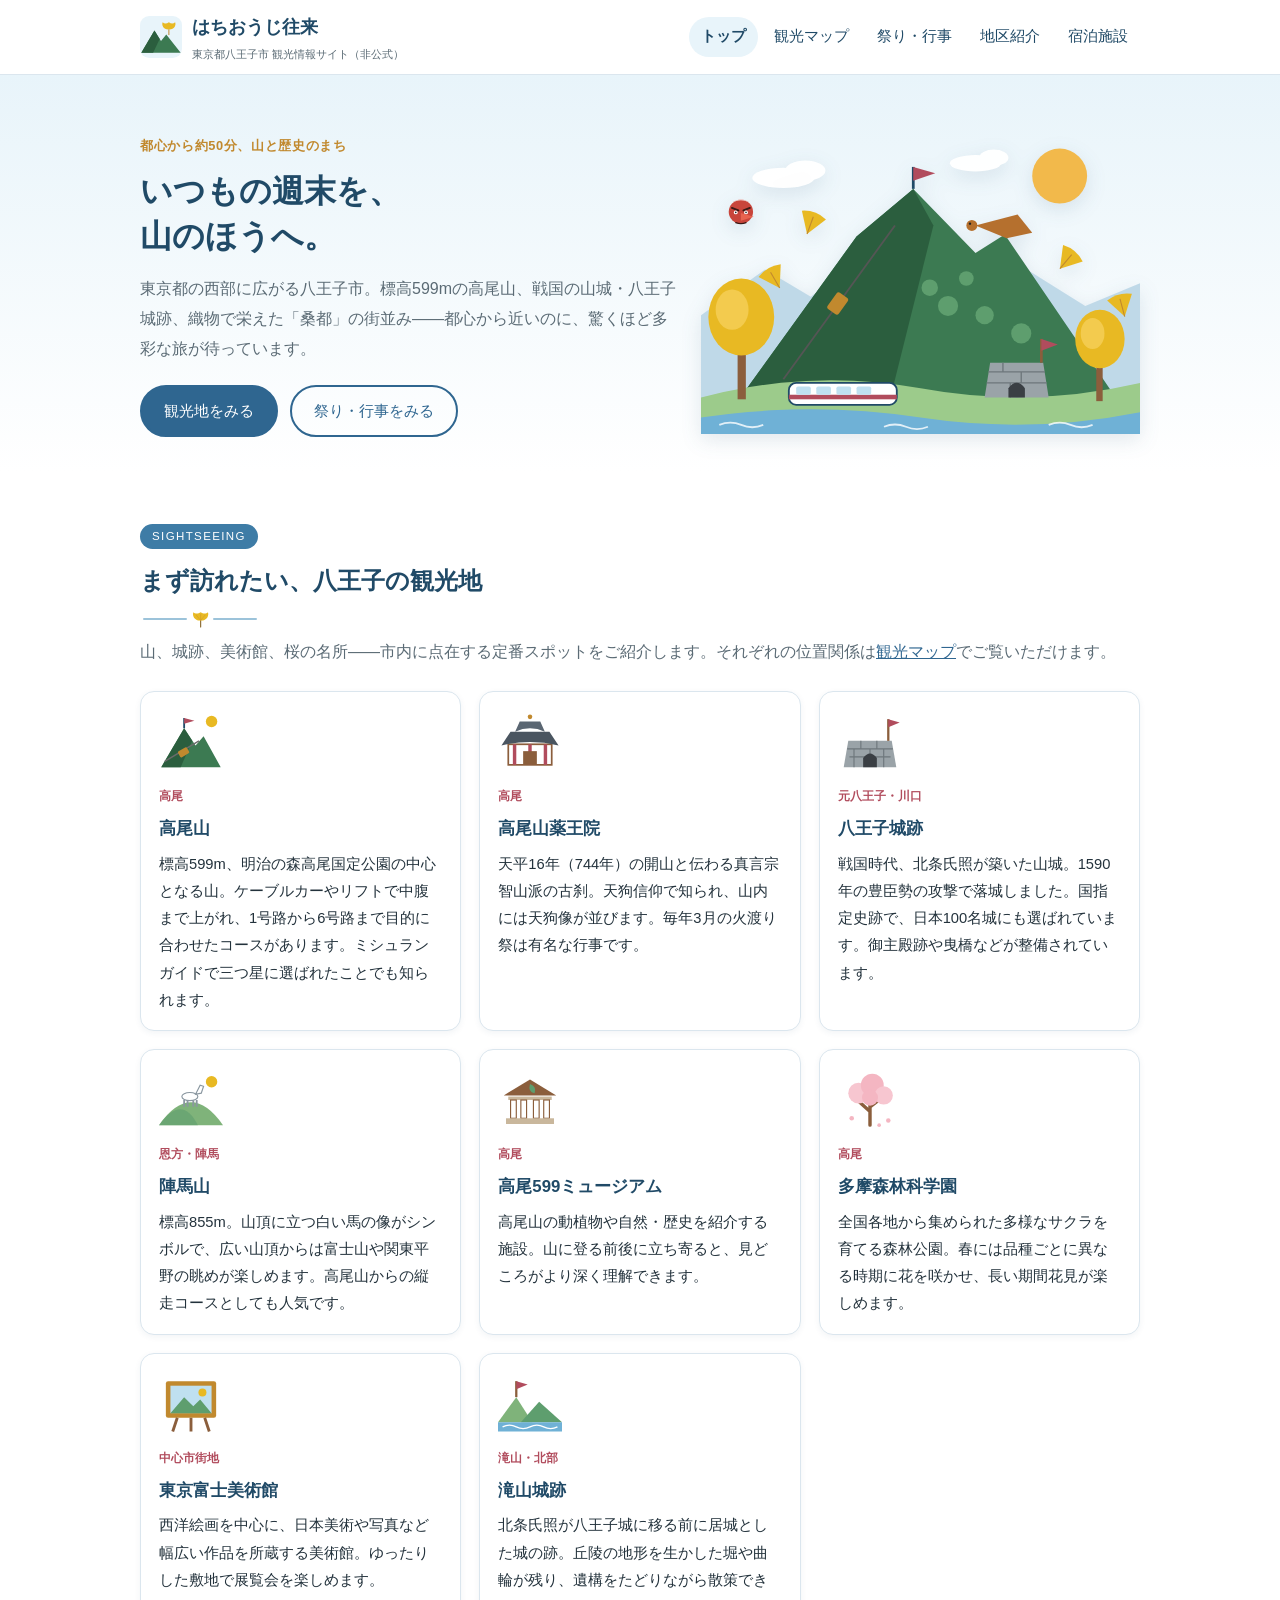
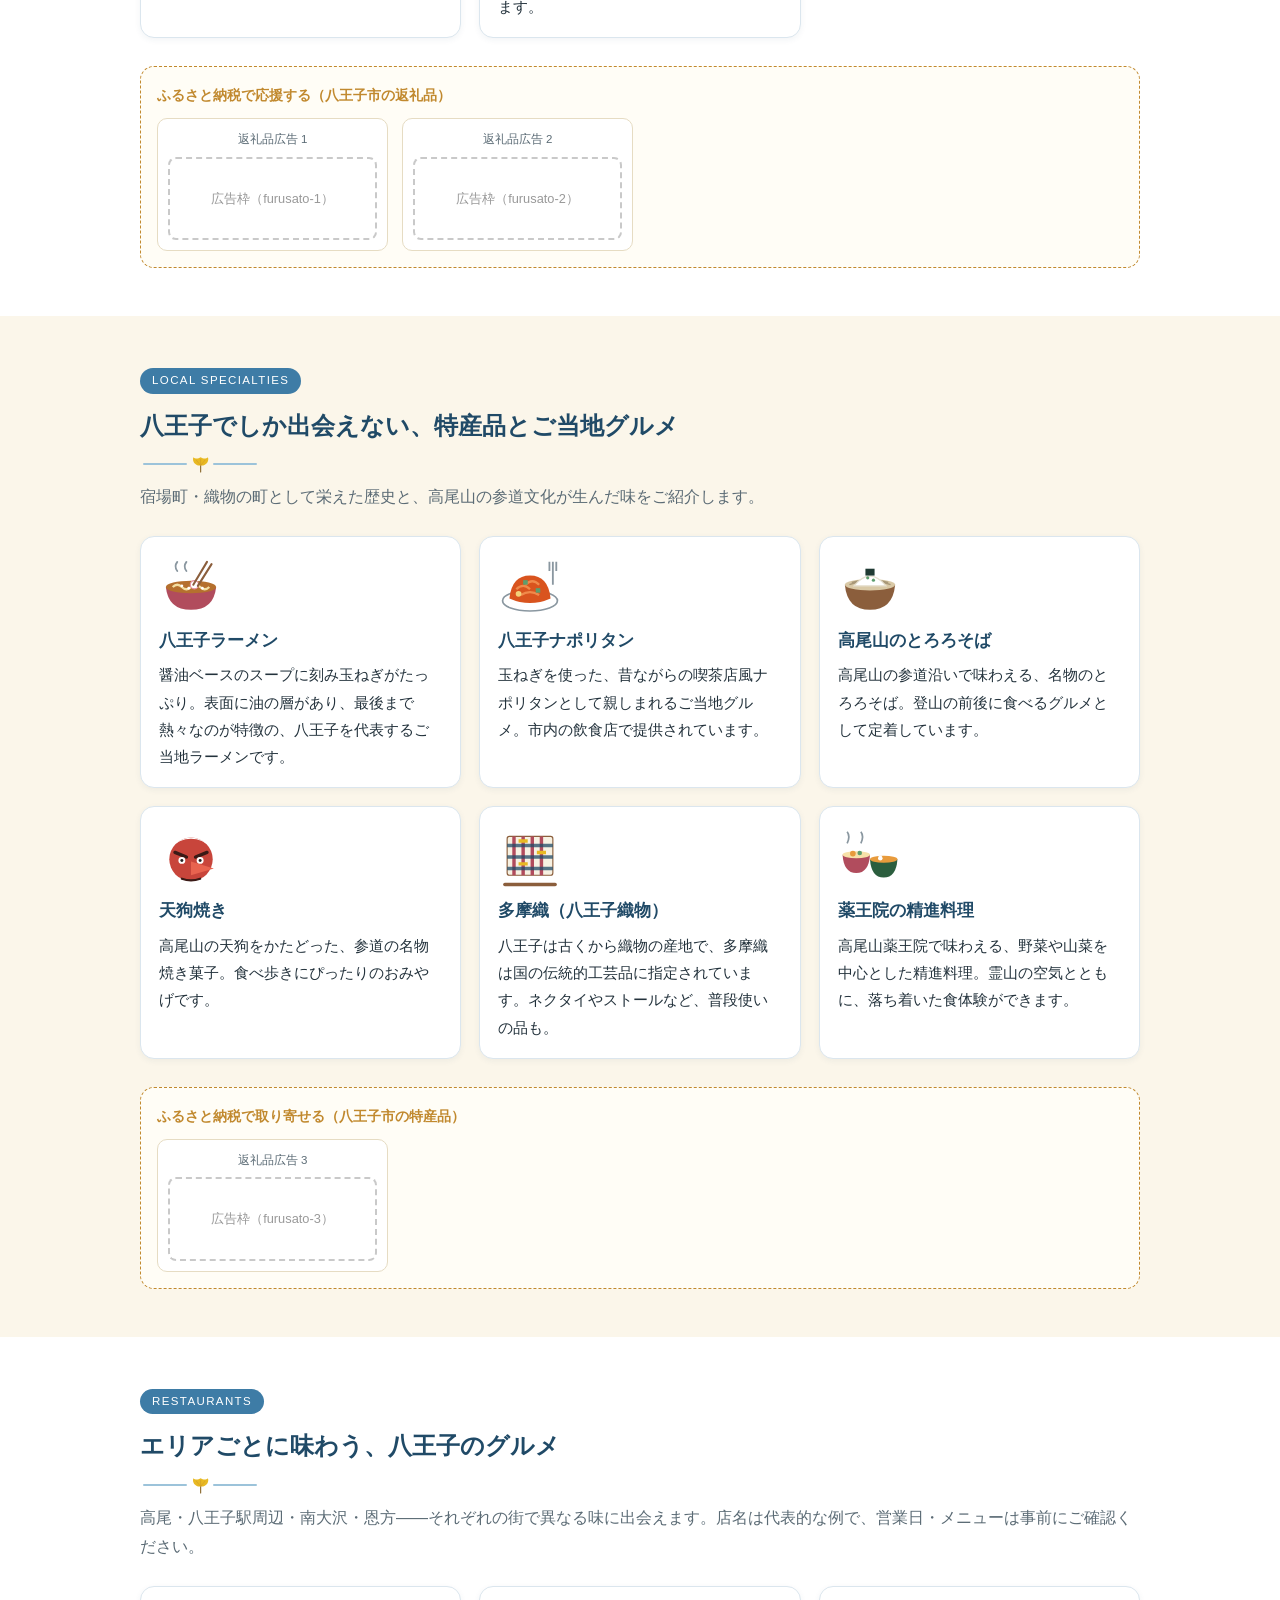
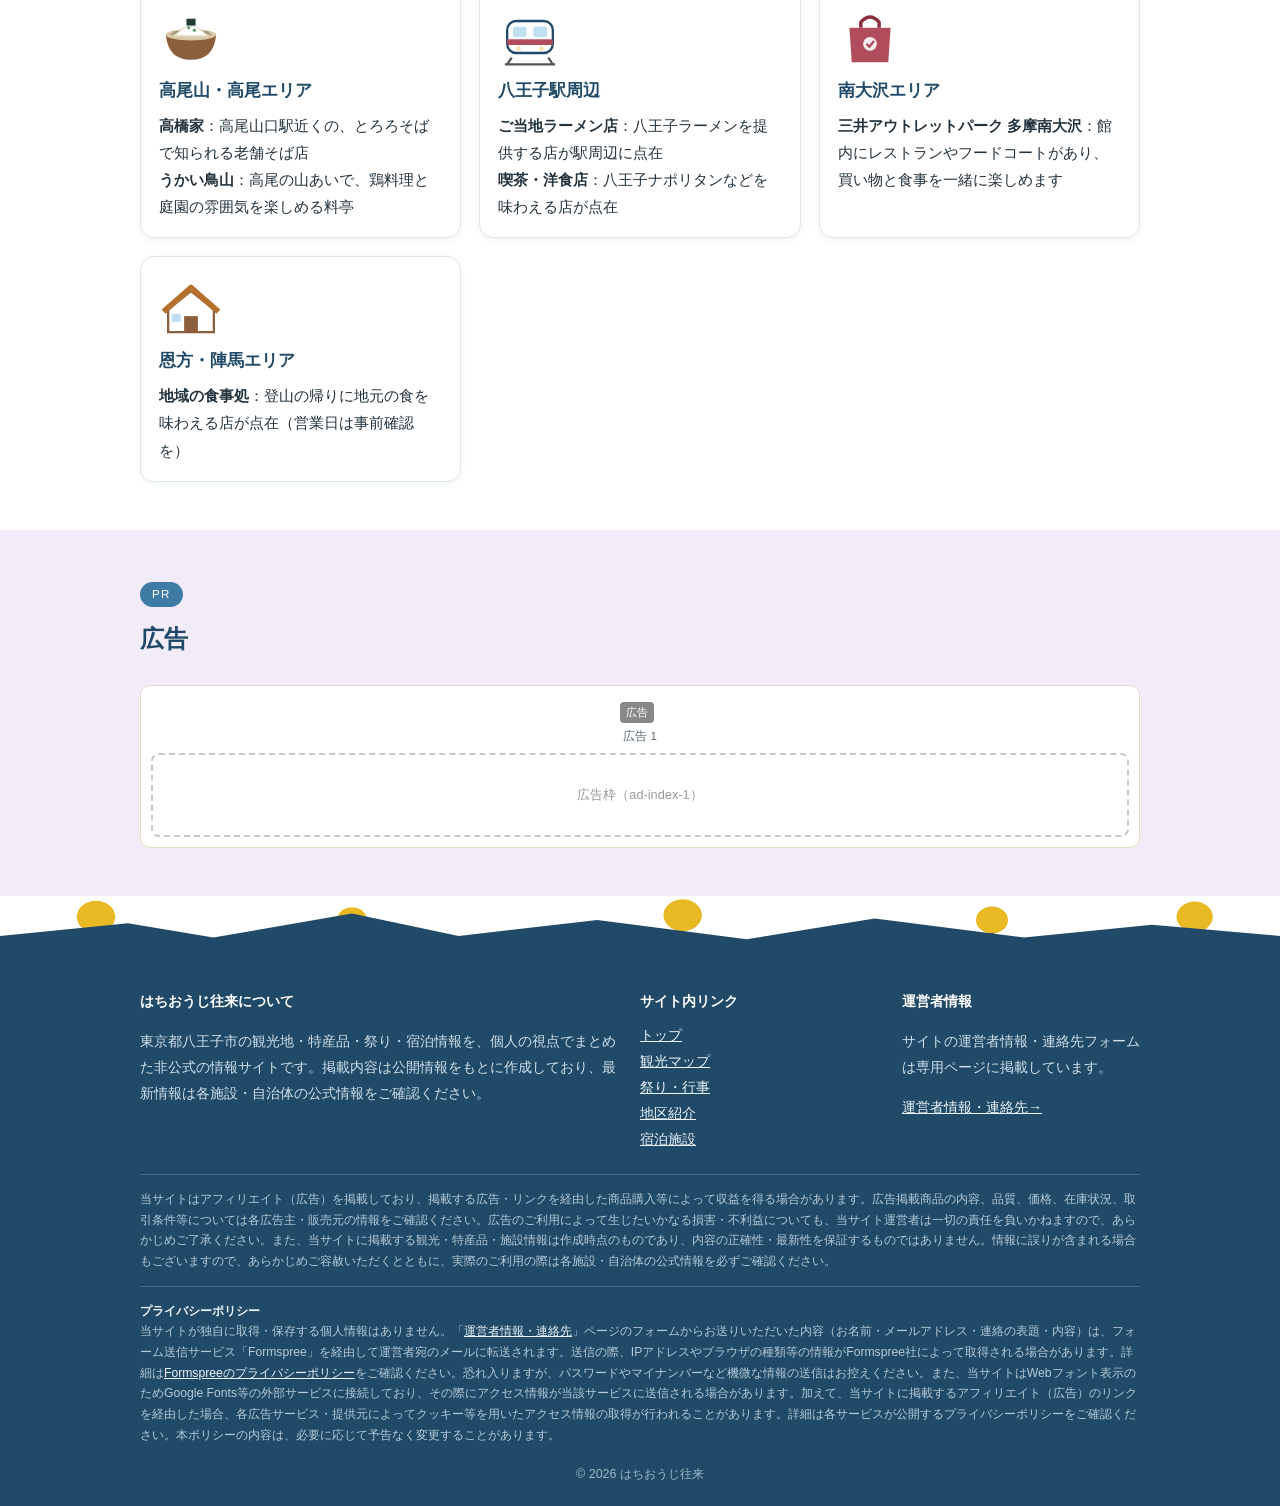
==== index.html @ fa3e8fbd "Add files via upload" ====
<!DOCTYPE html>
<html lang="ja">
<head>
<meta charset="UTF-8">
<meta name="viewport" content="width=device-width, initial-scale=1.0">
<meta name="robots" content="index, follow">
<link rel="canonical" href="https://leben-k.github.io/hachioji/">
<title>はちおうじ往来｜東京都八王子市 観光・特産品・グルメ案内</title>
<meta name="description" content="東京都八王子市の観光地・特産品・飲食店・祭り・宿泊情報をまとめた非公式ファンサイト「はちおうじ往来」。高尾山、八王子城跡、八王子まつりなど、八王子の魅力をご紹介します。">
<link rel="icon" type="image/svg+xml" href="favicon.svg">
<link rel="stylesheet" href="style.css">
</head>
<body>
<header class="site-header">
<div class="wrap">
<div class="brand">
<svg class="brand-icon" viewBox="0 0 64 64" aria-hidden="true"><rect width="64" height="64" rx="14" fill="#E8F4FA"/><path d="M2 56 L22 22 L32 38 L40 28 L62 56Z" fill="#3C7A52"/><path d="M2 56 L22 22 L30 35 L20 56Z" fill="#2B5E3E"/><g transform="translate(30 4) scale(.5)"><path d="M28 33 C12 34 5 20 9 11 C15 17 22 15 28 11 C34 15 41 17 47 11 C51 20 44 34 28 33Z" fill="#E8B923"/><path d="M28 50 V33" stroke="#C1892E" stroke-width="3"/></g></svg>
<span>はちおうじ往来<span class="brand-sub">東京都八王子市 観光情報サイト（非公式）</span></span>
</div>
<nav class="main-nav">
<a href="index.html" class="active">トップ</a><a href="map.html">観光マップ</a><a href="matsuri.html">祭り・行事</a><a href="areas.html">地区紹介</a><a href="shukuhaku.html">宿泊施設</a>
</nav>
</div>
</header>
<section class="hero">
<div class="wrap">
<div class="hero-copy">
<span class="eyebrow">都心から約50分、山と歴史のまち</span>
<h1>いつもの週末を、<br>山のほうへ。</h1>
<p>東京都の西部に広がる八王子市。標高599mの高尾山、戦国の山城・八王子城跡、織物で栄えた「桑都」の街並み——都心から近いのに、驚くほど多彩な旅が待っています。</p>
<a href="#kanko" class="btn">観光地をみる</a>
<a href="matsuri.html" class="btn btn-outline">祭り・行事をみる</a>
</div>
<div class="hero-art">
<svg viewBox="0 0 480 340" xmlns="http://www.w3.org/2000/svg" role="img" aria-label="高尾山とイチョウ並木、京王線の電車を描いた八王子のイラスト">
<defs><g id="gk"><path d="M0 12 L-14 -10 Q0 -16 14 -10Z" fill="#E8B923"/><path d="M0 12 V-8" stroke="#C1892E" stroke-width="1.2"/></g></defs>
<circle cx="392" cy="58" r="30" fill="#F2B94B"/>
<g fill="#fff" opacity=".95"><ellipse cx="90" cy="60" rx="34" ry="11"/><ellipse cx="114" cy="52" rx="22" ry="11"/><ellipse cx="300" cy="44" rx="28" ry="9"/><ellipse cx="320" cy="38" rx="16" ry="9"/></g>
<path d="M0 210 L70 160 L120 190 L200 130 L280 185 L340 150 L420 200 L480 175 V340 H0Z" fill="#BFD9E8"/>
<path d="M40 304 L170 124 L232 72 L300 142 L332 122 L456 304Z" fill="#3C7A52"/>
<path d="M40 304 L170 124 L232 72 L254 112 L206 304Z" fill="#2B5E3E"/>
<path d="M232 72 V48" stroke="#204A67" stroke-width="3"/><path d="M232 48 L256 55 L232 63Z" fill="#B14C5D"/>
<path d="M90 280 L212 112" stroke="#555" stroke-width="2"/>
<rect x="138" y="190" width="22" height="15" rx="3" fill="#C1892E" transform="rotate(-54 149 197)"/>
<g fill="#5E9E6E"><circle cx="250" cy="180" r="9"/><circle cx="270" cy="200" r="11"/><circle cx="290" cy="170" r="8"/><circle cx="310" cy="210" r="10"/><circle cx="350" cy="230" r="11"/></g>
<path d="M0 300 Q120 268 240 290 T480 284 V340 H0Z" fill="#9CCB8B"/>
<path d="M310 300 L316 262 H374 L380 300Z" fill="#9AA3A8"/><path d="M314 272 H376 M312 284 H378 M330 262 V272 M350 272 V284 M338 284 V300" stroke="#6E777C" stroke-width="1.5"/><path d="M336 300 V290 Q345 278 354 290 V300Z" fill="#3A3F44"/><path d="M372 262 V236" stroke="#8B5E3C" stroke-width="3"/><path d="M372 236 L390 242 L372 249Z" fill="#B14C5D"/>
<rect x="96" y="284" width="118" height="24" rx="8" fill="#fff" stroke="#204A67" stroke-width="2"/><rect x="96" y="297" width="118" height="5" fill="#B14C5D"/>
<g fill="#BFE0F0"><rect x="104" y="288" width="16" height="9" rx="2"/><rect x="126" y="288" width="16" height="9" rx="2"/><rect x="148" y="288" width="16" height="9" rx="2"/><rect x="170" y="288" width="16" height="9" rx="2"/></g>
<path d="M0 322 Q120 304 240 322 T480 316 V340 H0Z" fill="#6FB1D6"/>
<path d="M20 330 q12 -5 24 0 t24 0 M200 332 q12 -5 24 0 t24 0 M380 330 q12 -5 24 0 t24 0" stroke="#fff" stroke-width="2" fill="none" opacity=".8"/>
<rect x="40" y="236" width="9" height="66" fill="#8B5E3C"/><ellipse cx="44" cy="212" rx="36" ry="42" fill="#E8B923"/><ellipse cx="34" cy="204" rx="18" ry="22" fill="#F3CB4E"/>
<rect x="432" y="254" width="7" height="50" fill="#8B5E3C"/><ellipse cx="436" cy="236" rx="27" ry="32" fill="#E8B923"/><ellipse cx="428" cy="230" rx="13" ry="17" fill="#F3CB4E"/>
<g transform="translate(24 76) scale(.7)"><circle cx="28" cy="30" r="19" fill="#C8453B"/><path d="M10 20 Q28 2 46 20 Q38 12 28 12 Q18 12 10 20Z" fill="#fff"/><path d="M14 24 L24 28 M42 24 L32 28" stroke="#3a1a16" stroke-width="3" stroke-linecap="round"/><circle cx="20" cy="31" r="3" fill="#fff"/><circle cx="36" cy="31" r="3" fill="#fff"/><circle cx="20" cy="31" r="1.3" fill="#222"/><circle cx="36" cy="31" r="1.3" fill="#222"/><path d="M28 32 L48 38 L28 44Z" fill="#E8634F"/><path d="M20 47 Q28 50 36 47" stroke="#3a1a16" stroke-width="2" fill="none" stroke-linecap="round"/></g>
<path d="M300 112 L346 100 L362 120 L334 126Z" fill="#B5702E"/><circle cx="296" cy="112" r="6" fill="#B5702E"/><circle cx="294" cy="110" r="1.3" fill="#222"/>
<use href="#gk" x="120" y="110" transform="rotate(20 120 110)"/><use href="#gk" x="80" y="170" transform="rotate(-30 80 170)"/><use href="#gk" x="400" y="150" transform="rotate(40 400 150)"/><use href="#gk" x="460" y="200" transform="rotate(-15 460 200)"/><use href="#gk" x="18" y="260" transform="scale(.8) rotate(10)"/>
</svg>
</div>
</div>
</section>

<!-- ===================== 観光地 ===================== -->
<section class="section" id="kanko">
<div class="wrap">
<div class="section-head">
<span class="tag">Sightseeing</span>
<h2>まず訪れたい、八王子の観光地</h2>
<svg class="orn" viewBox="0 0 120 20" aria-hidden="true"><path d="M4 10 H46 M74 10 H116" stroke="#9cc3da" stroke-width="2" stroke-linecap="round"/><g transform="translate(50 -1) scale(.38)"><path d="M28 50 V33" stroke="#8B6A2F" stroke-width="3" stroke-linecap="round"/><path d="M28 33 C12 34 5 20 9 11 C15 17 22 15 28 11 C34 15 41 17 47 11 C51 20 44 34 28 33Z" fill="#E8B923"/><path d="M28 33 V16 M28 33 L16 18 M28 33 L40 18" stroke="#C1892E" stroke-width="1" fill="none"/></g></svg>
<p>山、城跡、美術館、桜の名所——市内に点在する定番スポットをご紹介します。それぞれの位置関係は<a href="map.html" style="text-decoration:underline;">観光マップ</a>でご覧いただけます。</p>
</div>
<div class="grid">
<div class="card">
<svg class="icon" viewBox="0 0 56 56" aria-hidden="true"><path d="M2 50 L22 16 L32 31 L39 23 L54 50Z" fill="#3C7A52"/><path d="M2 50 L22 16 L29 27 L19 50Z" fill="#2B5E3E"/><path d="M22 16V7" stroke="#204A67" stroke-width="1.6"/><path d="M22 7L31 9.5L22 12Z" fill="#B14C5D"/><path d="M5 45 L35 27" stroke="#6b6b6b" stroke-width="1.2"/><rect x="17" y="34" width="9" height="6" rx="1.2" fill="#C1892E" transform="rotate(-30 21.5 37)"/><circle cx="46" cy="10" r="5" fill="#E8B923"/></svg>
<span class="place">高尾</span>
<h3>高尾山</h3>
<p>標高599m、明治の森高尾国定公園の中心となる山。ケーブルカーやリフトで中腹まで上がれ、1号路から6号路まで目的に合わせたコースがあります。ミシュランガイドで三つ星に選ばれたことでも知られます。</p>
</div>
<div class="card">
<svg class="icon" viewBox="0 0 56 56" aria-hidden="true"><rect x="9" y="30" width="38" height="18" fill="#fff" stroke="#8B5E3C" stroke-width="1.5"/><rect x="13" y="30" width="3" height="18" fill="#B14C5D"/><rect x="26.5" y="30" width="3" height="18" fill="#B14C5D"/><rect x="40" y="30" width="3" height="18" fill="#B14C5D"/><path d="M3 31 Q28 25 53 31 L45 19 L11 19Z" fill="#4A5560"/><path d="M15 19 Q28 13 41 19 L37 10 L19 10Z" fill="#5A6672"/><rect x="22" y="36" width="12" height="12" fill="#8B5E3C"/><circle cx="28" cy="6" r="2" fill="#C1892E"/></svg>
<span class="place">高尾</span>
<h3>高尾山薬王院</h3>
<p>天平16年（744年）の開山と伝わる真言宗智山派の古刹。天狗信仰で知られ、山内には天狗像が並びます。毎年3月の火渡り祭は有名な行事です。</p>
</div>
<div class="card">
<svg class="icon" viewBox="0 0 56 56" aria-hidden="true"><path d="M5 50 L9 27 H47 L51 50Z" fill="#9AA3A8"/><path d="M8 34 H48 M10 41 H46 M20 27 V34 M34 27 V34 M14 34 V41 M28 34 V41 M40 34 V41 M14 41 V50 M40 41 V50" stroke="#6E777C" stroke-width="1"/><path d="M22 50 V42 Q28 34 34 42 V50Z" fill="#3A3F44"/><path d="M44 27 V8" stroke="#8B5E3C" stroke-width="2"/><path d="M44 8 L54 11 L44 15Z" fill="#B14C5D"/></svg>
<span class="place">元八王子・川口</span>
<h3>八王子城跡</h3>
<p>戦国時代、北条氏照が築いた山城。1590年の豊臣勢の攻撃で落城しました。国指定史跡で、日本100名城にも選ばれています。御主殿跡や曳橋などが整備されています。</p>
</div>
<div class="card">
<svg class="icon" viewBox="0 0 56 56" aria-hidden="true"><path d="M0 50 Q28 10 56 50Z" fill="#7FB37A"/><path d="M0 50 Q20 22 34 50Z" fill="#5E9E6E" opacity=".6"/><ellipse cx="27" cy="25" rx="7" ry="3.6" fill="#fff" stroke="#8a97a0"/><path d="M32 23 L36 15 L39 16 L37 22Z" fill="#fff" stroke="#8a97a0"/><path d="M22 28 V34 M25 28.5 V34 M30 28.5 V34 M33 28 V34" stroke="#8a97a0" stroke-width="1.6"/><circle cx="46" cy="12" r="5" fill="#E8B923"/></svg>
<span class="place">恩方・陣馬</span>
<h3>陣馬山</h3>
<p>標高855m。山頂に立つ白い馬の像がシンボルで、広い山頂からは富士山や関東平野の眺めが楽しめます。高尾山からの縦走コースとしても人気です。</p>
</div>
<div class="card">
<svg class="icon" viewBox="0 0 56 56" aria-hidden="true"><path d="M5 24 L28 10 L51 24Z" fill="#8B5E3C"/><rect x="9" y="25" width="38" height="3" fill="#C9B79C"/><rect x="11" y="28" width="5" height="16" fill="#fff" stroke="#8B5E3C"/><rect x="20" y="28" width="5" height="16" fill="#fff" stroke="#8B5E3C"/><rect x="31" y="28" width="5" height="16" fill="#fff" stroke="#8B5E3C"/><rect x="40" y="28" width="5" height="16" fill="#fff" stroke="#8B5E3C"/><rect x="7" y="44" width="42" height="5" fill="#C9B79C"/><path d="M28 14 q6 2 4 8 q-6 -1 -4 -8Z" fill="#5E9E6E"/></svg>
<span class="place">高尾</span>
<h3>高尾599ミュージアム</h3>
<p>高尾山の動植物や自然・歴史を紹介する施設。山に登る前後に立ち寄ると、見どころがより深く理解できます。</p>
</div>
<div class="card">
<svg class="icon" viewBox="0 0 56 56" aria-hidden="true"><path d="M28 50 V30 M28 38 L19 30 M28 34 L37 27" stroke="#8B5E3C" stroke-width="3" stroke-linecap="round" fill="none"/><circle cx="18" cy="22" r="9" fill="#F7C6D0"/><circle cx="30" cy="15" r="10" fill="#F4B6C2"/><circle cx="40" cy="24" r="8" fill="#F7C6D0"/><circle cx="28" cy="26" r="7" fill="#F4B6C2"/><circle cx="12" cy="44" r="2" fill="#F4B6C2"/><circle cx="44" cy="46" r="2" fill="#F4B6C2"/><circle cx="36" cy="50" r="1.6" fill="#F4B6C2"/></svg>
<span class="place">高尾</span>
<h3>多摩森林科学園</h3>
<p>全国各地から集められた多様なサクラを育てる森林公園。春には品種ごとに異なる時期に花を咲かせ、長い期間花見が楽しめます。</p>
</div>
<div class="card">
<svg class="icon" viewBox="0 0 56 56" aria-hidden="true"><rect x="6" y="8" width="44" height="32" rx="2" fill="#C1892E"/><rect x="10" y="12" width="36" height="24" fill="#BFE0F0"/><path d="M10 36 L22 22 L30 30 L36 24 L46 36Z" fill="#5E9E6E"/><circle cx="38" cy="18" r="3.5" fill="#E8B923"/><path d="M16 40 L12 52 M40 40 L44 52 M28 40 V52" stroke="#8B5E3C" stroke-width="2.5"/></svg>
<span class="place">中心市街地</span>
<h3>東京富士美術館</h3>
<p>西洋絵画を中心に、日本美術や写真など幅広い作品を所蔵する美術館。ゆったりした敷地で展覧会を楽しめます。</p>
</div>
<div class="card">
<svg class="icon" viewBox="0 0 56 56" aria-hidden="true"><path d="M0 44 L16 22 L30 44Z" fill="#7FB37A"/><path d="M20 44 L36 26 L56 44Z" fill="#5E9E6E"/><path d="M0 44 H56 V52 H0Z" fill="#6FB1D6"/><path d="M4 48 q6 -3 12 0 q6 3 12 0 q6 -3 12 0 q6 3 12 0" stroke="#fff" stroke-width="1.2" fill="none"/><path d="M16 22V8" stroke="#8B5E3C" stroke-width="2"/><path d="M16 8 L26 11 L16 15Z" fill="#B14C5D"/></svg>
<span class="place">滝山・北部</span>
<h3>滝山城跡</h3>
<p>北条氏照が八王子城に移る前に居城とした城の跡。丘陵の地形を生かした堀や曲輪が残り、遺構をたどりながら散策できます。</p>
</div>
</div>
<!-- ふるさと納税広告枠：観光地セクション -->
<div class="furusato-block" id="furusato-kanko">
<span class="furusato-label">ふるさと納税で応援する（八王子市の返礼品）</span>
<div class="furusato-grid">
<div class="furusato-slot" data-slot="furusato-1"><span class="slot-title">返礼品広告 1</span>
<!-- ▼ furusato-1：ふるさと納税（八王子市）のアフィリエイトコードを貼り付け -->
<div class="slot-placeholder">広告枠（furusato-1）</div>
<!-- ▲ furusato-1 ここまで -->
</div>
<div class="furusato-slot" data-slot="furusato-2"><span class="slot-title">返礼品広告 2</span>
<!-- ▼ furusato-2：ふるさと納税（八王子市）のアフィリエイトコードを貼り付け -->
<div class="slot-placeholder">広告枠（furusato-2）</div>
<!-- ▲ furusato-2 ここまで -->
</div>
</div>
</div>
</div>
</section>

<!-- ===================== 特産品 ===================== -->
<section class="section alt-cream" id="tokusan">
<div class="wrap">
<div class="section-head">
<span class="tag">Local Specialties</span>
<h2>八王子でしか出会えない、特産品とご当地グルメ</h2>
<svg class="orn" viewBox="0 0 120 20" aria-hidden="true"><path d="M4 10 H46 M74 10 H116" stroke="#9cc3da" stroke-width="2" stroke-linecap="round"/><g transform="translate(50 -1) scale(.38)"><path d="M28 50 V33" stroke="#8B6A2F" stroke-width="3" stroke-linecap="round"/><path d="M28 33 C12 34 5 20 9 11 C15 17 22 15 28 11 C34 15 41 17 47 11 C51 20 44 34 28 33Z" fill="#E8B923"/><path d="M28 33 V16 M28 33 L16 18 M28 33 L40 18" stroke="#C1892E" stroke-width="1" fill="none"/></g></svg>
<p>宿場町・織物の町として栄えた歴史と、高尾山の参道文化が生んだ味をご紹介します。</p>
</div>
<div class="grid">
<div class="card">
<svg class="icon" viewBox="0 0 56 56" aria-hidden="true"><path d="M6 28 H50 Q48 48 28 48 Q8 48 6 28Z" fill="#B14C5D"/><ellipse cx="28" cy="28" rx="22" ry="5.5" fill="#B5702E"/><path d="M12 28 q4 -4 8 0 t8 0 t8 0 t8 0" stroke="#F3DFA2" stroke-width="2" fill="none"/><circle cx="20" cy="27" r="1.2" fill="#fff"/><circle cx="26" cy="29" r="1.2" fill="#fff"/><circle cx="33" cy="27" r="1.2" fill="#fff"/><circle cx="38" cy="29" r="1.2" fill="#fff"/><circle cx="31" cy="26" r="3.6" fill="#fff" stroke="#E58EA0"/><path d="M42 6 L30 26 M46 8 L34 27" stroke="#8B5E3C" stroke-width="1.8" stroke-linecap="round"/><path d="M16 14 q-3 -4 0 -8 M24 14 q-3 -4 0 -8" stroke="#8a97a0" stroke-width="1.6" fill="none" stroke-linecap="round"/></svg>
<h3>八王子ラーメン</h3>
<p>醤油ベースのスープに刻み玉ねぎがたっぷり。表面に油の層があり、最後まで熱々なのが特徴の、八王子を代表するご当地ラーメンです。</p>
</div>
<div class="card">
<svg class="icon" viewBox="0 0 56 56" aria-hidden="true"><ellipse cx="28" cy="40" rx="24" ry="9" fill="#fff" stroke="#8a97a0" stroke-width="1.5"/><path d="M10 38 Q12 18 28 18 Q44 18 46 38 Q28 46 10 38Z" fill="#D9541E"/><path d="M16 30 q6 -6 12 0 M24 26 q6 -6 12 0 M20 35 q8 -5 16 0" stroke="#F08A4B" stroke-width="2" fill="none"/><rect x="22" y="22" width="4" height="4" fill="#5E9E6E"/><rect x="33" y="29" width="4" height="4" fill="#5E9E6E"/><circle cx="18" cy="34" r="2.5" fill="#F3D27A"/><path d="M48 6 V26 M45 6 V14 M51 6 V14" stroke="#8a97a0" stroke-width="1.6"/></svg>
<h3>八王子ナポリタン</h3>
<p>玉ねぎを使った、昔ながらの喫茶店風ナポリタンとして親しまれるご当地グルメ。市内の飲食店で提供されています。</p>
</div>
<div class="card">
<svg class="icon" viewBox="0 0 56 56" aria-hidden="true"><path d="M6 26 H50 Q48 48 28 48 Q8 48 6 26Z" fill="#8B5E3C"/><ellipse cx="28" cy="26" rx="22" ry="5" fill="#D9C9A6"/><path d="M10 26 q18 -7 36 0 M12 24 q16 -5 32 0" stroke="#A89878" stroke-width="1.2" fill="none"/><path d="M14 27 Q28 10 42 27Z" fill="#fff" stroke="#e6e0d0"/><circle cx="26" cy="20" r="1.4" fill="#5E9E6E"/><circle cx="31" cy="22" r="1.4" fill="#5E9E6E"/><rect x="24" y="12" width="8" height="6" fill="#1f3a33"/></svg>
<h3>高尾山のとろろそば</h3>
<p>高尾山の参道沿いで味わえる、名物のとろろそば。登山の前後に食べるグルメとして定着しています。</p>
</div>
<div class="card">
<svg class="icon" viewBox="0 0 56 56" aria-hidden="true"><circle cx="28" cy="30" r="19" fill="#C8453B"/><path d="M10 20 Q28 2 46 20 Q38 12 28 12 Q18 12 10 20Z" fill="#fff"/><path d="M14 24 L24 28 M42 24 L32 28" stroke="#3a1a16" stroke-width="3" stroke-linecap="round"/><circle cx="20" cy="31" r="3" fill="#fff"/><circle cx="36" cy="31" r="3" fill="#fff"/><circle cx="20" cy="31" r="1.3" fill="#222"/><circle cx="36" cy="31" r="1.3" fill="#222"/><path d="M28 32 L48 38 L28 44Z" fill="#E8634F"/><path d="M20 47 Q28 50 36 47" stroke="#3a1a16" stroke-width="2" fill="none" stroke-linecap="round"/></svg>
<h3>天狗焼き</h3>
<p>高尾山の天狗をかたどった、参道の名物焼き菓子。食べ歩きにぴったりのおみやげです。</p>
</div>
<div class="card">
<svg class="icon" viewBox="0 0 56 56" aria-hidden="true"><rect x="8" y="10" width="40" height="34" rx="2" fill="#F7F1E2" stroke="#8B5E3C"/><path d="M14 10 V44 M22 10 V44 M30 10 V44 M38 10 V44" stroke="#B14C5D" stroke-width="3"/><path d="M8 18 H48 M8 28 H48 M8 38 H48" stroke="#204A67" stroke-width="3" opacity=".75"/><path d="M18 14 H26 M34 24 H42 M18 34 H26" stroke="#E8B923" stroke-width="3"/><path d="M6 52 H50" stroke="#8B5E3C" stroke-width="3" stroke-linecap="round"/></svg>
<h3>多摩織（八王子織物）</h3>
<p>八王子は古くから織物の産地で、多摩織は国の伝統的工芸品に指定されています。ネクタイやストールなど、普段使いの品も。</p>
</div>
<div class="card">
<svg class="icon" viewBox="0 0 56 56" aria-hidden="true"><path d="M4 26 H28 Q27 42 16 42 Q5 42 4 26Z" fill="#B14C5D"/><ellipse cx="16" cy="26" rx="12" ry="3" fill="#F7E1A8"/><path d="M28 30 H52 Q51 46 40 46 Q29 46 28 30Z" fill="#2B5E3E"/><ellipse cx="40" cy="30" rx="12" ry="3" fill="#E89B3C"/><circle cx="13" cy="25" r="2.5" fill="#E89B3C"/><circle cx="19" cy="24.5" r="2" fill="#5E9E6E"/><circle cx="37" cy="29" r="2" fill="#fff"/><path d="M8 16 q3 -6 0 -10 M20 16 q3 -6 0 -10" stroke="#8a97a0" stroke-width="1.5" fill="none"/></svg>
<h3>薬王院の精進料理</h3>
<p>高尾山薬王院で味わえる、野菜や山菜を中心とした精進料理。霊山の空気とともに、落ち着いた食体験ができます。</p>
</div>
</div>
<!-- ふるさと納税広告枠：特産品セクション -->
<div class="furusato-block" id="furusato-tokusan">
<span class="furusato-label">ふるさと納税で取り寄せる（八王子市の特産品）</span>
<div class="furusato-grid">
<div class="furusato-slot" data-slot="furusato-3"><span class="slot-title">返礼品広告 3</span>
<!-- ▼ furusato-3：ふるさと納税（八王子市）のアフィリエイトコードを貼り付け -->
<div class="slot-placeholder">広告枠（furusato-3）</div>
<!-- ▲ furusato-3 ここまで -->
</div>
</div>
</div>
</div>
</section>

<!-- ===================== 飲食店 ===================== -->
<section class="section" id="gourmet">
<div class="wrap">
<div class="section-head">
<span class="tag">Restaurants</span>
<h2>エリアごとに味わう、八王子のグルメ</h2>
<svg class="orn" viewBox="0 0 120 20" aria-hidden="true"><path d="M4 10 H46 M74 10 H116" stroke="#9cc3da" stroke-width="2" stroke-linecap="round"/><g transform="translate(50 -1) scale(.38)"><path d="M28 50 V33" stroke="#8B6A2F" stroke-width="3" stroke-linecap="round"/><path d="M28 33 C12 34 5 20 9 11 C15 17 22 15 28 11 C34 15 41 17 47 11 C51 20 44 34 28 33Z" fill="#E8B923"/><path d="M28 33 V16 M28 33 L16 18 M28 33 L40 18" stroke="#C1892E" stroke-width="1" fill="none"/></g></svg>
<p>高尾・八王子駅周辺・南大沢・恩方——それぞれの街で異なる味に出会えます。店名は代表的な例で、営業日・メニューは事前にご確認ください。</p>
</div>
<div class="grid">
<div class="card">
<svg class="icon" viewBox="0 0 56 56" aria-hidden="true"><path d="M6 26 H50 Q48 48 28 48 Q8 48 6 26Z" fill="#8B5E3C"/><ellipse cx="28" cy="26" rx="22" ry="5" fill="#D9C9A6"/><path d="M10 26 q18 -7 36 0 M12 24 q16 -5 32 0" stroke="#A89878" stroke-width="1.2" fill="none"/><path d="M14 27 Q28 10 42 27Z" fill="#fff" stroke="#e6e0d0"/><circle cx="26" cy="20" r="1.4" fill="#5E9E6E"/><circle cx="31" cy="22" r="1.4" fill="#5E9E6E"/><rect x="24" y="12" width="8" height="6" fill="#1f3a33"/></svg>
<h3>高尾山・高尾エリア</h3>
<p><strong>高橋家</strong>：高尾山口駅近くの、とろろそばで知られる老舗そば店<br>
<strong>うかい鳥山</strong>：高尾の山あいで、鶏料理と庭園の雰囲気を楽しめる料亭</p>
</div>
<div class="card">
<svg class="icon" viewBox="0 0 56 56" aria-hidden="true"><rect x="8" y="14" width="40" height="28" rx="8" fill="#fff" stroke="#204A67" stroke-width="2"/><rect x="8" y="30" width="40" height="5" fill="#B14C5D"/><rect x="13" y="19" width="12" height="9" rx="2" fill="#BFE0F0"/><rect x="31" y="19" width="12" height="9" rx="2" fill="#BFE0F0"/><circle cx="18" cy="38" r="2" fill="#F7E1A8"/><circle cx="38" cy="38" r="2" fill="#F7E1A8"/><path d="M12 46 L8 52 M44 46 L48 52 M6 52 H50" stroke="#555" stroke-width="2"/></svg>
<h3>八王子駅周辺</h3>
<p><strong>ご当地ラーメン店</strong>：八王子ラーメンを提供する店が駅周辺に点在<br>
<strong>喫茶・洋食店</strong>：八王子ナポリタンなどを味わえる店が点在</p>
</div>
<div class="card">
<svg class="icon" viewBox="0 0 56 56" aria-hidden="true"><path d="M10 20 H46 L44 50 H12Z" fill="#B14C5D"/><path d="M20 20 V15 Q28 6 36 15 V20" stroke="#8B2F3F" stroke-width="3" fill="none"/><circle cx="28" cy="34" r="6" fill="#fff" opacity=".9"/><path d="M25 34 L27.5 36.5 L31.5 31.5" stroke="#B14C5D" stroke-width="2" fill="none"/></svg>
<h3>南大沢エリア</h3>
<p><strong>三井アウトレットパーク 多摩南大沢</strong>：館内にレストランやフードコートがあり、買い物と食事を一緒に楽しめます</p>
</div>
<div class="card">
<svg class="icon" viewBox="0 0 56 56" aria-hidden="true"><path d="M8 50 L8 30 L28 14 L48 30 L48 50Z" fill="#fff" stroke="#8B5E3C" stroke-width="2"/><path d="M4 32 L28 11 L52 32" stroke="#B5702E" stroke-width="5" fill="none" stroke-linejoin="round"/><rect x="22" y="36" width="12" height="14" fill="#8B5E3C"/><rect x="11" y="34" width="8" height="7" fill="#BFE0F0"/></svg>
<h3>恩方・陣馬エリア</h3>
<p><strong>地域の食事処</strong>：登山の帰りに地元の食を味わえる店が点在（営業日は事前確認を）</p>
</div>
</div>
</div>
</section>

<section class="section alt-lavender">
<div class="wrap">
<div class="section-head">
<span class="tag">PR</span>
<h2>広告</h2>
</div>
<div class="ad-row">
<div class="ad-slot" data-slot="ad-index-1">
<span class="ad-label">広告</span>
<span class="ad-note">広告 1</span>
<!-- ▼ ad-index-1：アフィリエイトのリンクコードをここに貼り付け（a タグには rel="nofollow sponsored noopener" target="_blank" を付ける） -->
<div class="slot-placeholder">広告枠（ad-index-1）</div>
<!-- ▲ ad-index-1 ここまで -->
</div>
</div>
</div>
</section>
<div class="skyline" aria-hidden="true"><svg viewBox="0 0 1200 70" preserveAspectRatio="none" xmlns="http://www.w3.org/2000/svg">
<g fill="#E8B923"><ellipse cx="90" cy="26" rx="18" ry="20"/><ellipse cx="330" cy="30" rx="14" ry="16"/><ellipse cx="640" cy="24" rx="18" ry="20"/><ellipse cx="930" cy="30" rx="15" ry="17"/><ellipse cx="1120" cy="26" rx="17" ry="19"/></g>
<g fill="#8B5E3C"><rect x="88" y="44" width="4" height="26"/><rect x="328" y="44" width="4" height="26"/><rect x="638" y="44" width="4" height="26"/><rect x="928" y="46" width="4" height="24"/><rect x="1118" y="44" width="4" height="26"/></g>
<path d="M0 70 V50 L120 34 L200 52 L330 22 L430 50 L560 30 L700 54 L820 28 L960 52 L1080 36 L1200 50 V70Z" fill="#204A67"/>
</svg></div>
<footer class="site-footer">
<div class="wrap">
<div class="footer-grid">
<div>
<h4>はちおうじ往来について</h4>
<p>東京都八王子市の観光地・特産品・祭り・宿泊情報を、個人の視点でまとめた非公式の情報サイトです。掲載内容は公開情報をもとに作成しており、最新情報は各施設・自治体の公式情報をご確認ください。</p>
</div>
<div>
<h4>サイト内リンク</h4>
<ul>
<li><a href="index.html">トップ</a></li><li><a href="map.html">観光マップ</a></li><li><a href="matsuri.html">祭り・行事</a></li><li><a href="areas.html">地区紹介</a></li><li><a href="shukuhaku.html">宿泊施設</a></li>
</ul>
</div>
<div>
<h4>運営者情報</h4>
<p>サイトの運営者情報・連絡先フォームは専用ページに掲載しています。</p>
<ul>
<li><a href="unei.html">運営者情報・連絡先&rarr;</a></li>
</ul>
</div>
</div>
<div class="disclaimer">
当サイトはアフィリエイト（広告）を掲載しており、掲載する広告・リンクを経由した商品購入等によって収益を得る場合があります。広告掲載商品の内容、品質、価格、在庫状況、取引条件等については各広告主・販売元の情報をご確認ください。広告のご利用によって生じたいかなる損害・不利益についても、当サイト運営者は一切の責任を負いかねますので、あらかじめご了承ください。また、当サイトに掲載する観光・特産品・施設情報は作成時点のものであり、内容の正確性・最新性を保証するものではありません。情報に誤りが含まれる場合もございますので、あらかじめご容赦いただくとともに、実際のご利用の際は各施設・自治体の公式情報を必ずご確認ください。
</div>
<div class="disclaimer" id="privacy" style="margin-top:14px;">
<strong>プライバシーポリシー</strong><br>
当サイトが独自に取得・保存する個人情報はありません。「<a href="unei.html">運営者情報・連絡先</a>」ページのフォームからお送りいただいた内容（お名前・メールアドレス・連絡の表題・内容）は、フォーム送信サービス「Formspree」を経由して運営者宛のメールに転送されます。送信の際、IPアドレスやブラウザの種類等の情報がFormspree社によって取得される場合があります。詳細は<a href="https://formspree.io/legal/privacy-policy/" target="_blank" rel="noopener noreferrer">Formspreeのプライバシーポリシー</a>をご確認ください。恐れ入りますが、パスワードやマイナンバーなど機微な情報の送信はお控えください。また、当サイトはWebフォント表示のためGoogle Fonts等の外部サービスに接続しており、その際にアクセス情報が当該サービスに送信される場合があります。加えて、当サイトに掲載するアフィリエイト（広告）のリンクを経由した場合、各広告サービス・提供元によってクッキー等を用いたアクセス情報の取得が行われることがあります。詳細は各サービスが公開するプライバシーポリシーをご確認ください。本ポリシーの内容は、必要に応じて予告なく変更することがあります。
</div>
<div class="copyright"><span id="copyright-text">© 2026 はちおうじ往来</span></div>
</div>
</footer>
<script>
(function(){
var startYear = 2026;
var currentYear = new Date().getFullYear();
var yearText = currentYear > startYear ? (startYear + '-' + currentYear) : String(startYear);
var el = document.getElementById('copyright-text');
if (el) { el.textContent = '\u00A9 ' + yearText + ' はちおうじ往来'; }
})();
</script>
</body>
</html>
---- style.css ----
:root{--navy:#204A67;--blue:#2F6690;--sky:#3E7CA6;--gold:#C1892E;--rose:#B14C5D;--mint:#EAF4E7;--ice:#E8F4FA;--cream:#FBF6EA;--lav:#F1ECF8;--text:#23323C;--muted:#5b6b75}
*{box-sizing:border-box}
html{scroll-behavior:smooth}
body{margin:0;font-family:"Hiragino Kaku Gothic ProN","Noto Sans JP","Yu Gothic",Meiryo,sans-serif;color:var(--text);background:#fff;line-height:1.85;-webkit-text-size-adjust:100%}
a{color:var(--blue)}
.wrap{max-width:1040px;margin:0 auto;padding:0 20px}
.wrap.narrow{max-width:760px}
.site-header{background:#fff;border-bottom:1px solid #dbe6ee;position:sticky;top:0;z-index:10}
.site-header .wrap{display:flex;align-items:center;justify-content:space-between;gap:12px;flex-wrap:wrap;padding-top:10px;padding-bottom:10px}
.brand{display:flex;align-items:center;gap:10px;font-weight:700;font-size:1.15rem;color:var(--navy)}
.brand-icon{width:38px;height:38px;flex:none}
.brand-sub{display:block;font-size:.68rem;font-weight:400;color:var(--muted)}
.main-nav{display:flex;flex-wrap:wrap;gap:4px}
.main-nav a{text-decoration:none;color:var(--navy);padding:6px 12px;border-radius:999px;font-size:.92rem}
.main-nav a:hover,.main-nav a.active{background:var(--ice);font-weight:700}
.hero{background:linear-gradient(180deg,var(--ice),#fff);padding:48px 0 28px}
.hero .wrap{display:grid;grid-template-columns:1.1fr .9fr;gap:24px;align-items:center}
.eyebrow{display:inline-block;font-size:.8rem;color:var(--gold);font-weight:700;letter-spacing:.05em}
.hero h1{font-size:2rem;line-height:1.4;color:var(--navy);margin:.3em 0}
.hero p{color:var(--muted)}
.btn{display:inline-block;background:var(--blue);color:#fff;text-decoration:none;padding:10px 22px;border-radius:999px;margin:6px 8px 0 0;border:2px solid var(--blue);font-size:.95rem;cursor:pointer;font-family:inherit}
.btn:hover{background:var(--navy);border-color:var(--navy)}
.btn-outline{background:transparent;color:var(--blue)}
.btn-outline:hover{color:#fff}
.hero-art svg{width:100%;height:auto}
.section{padding:48px 0}
.alt-cream{background:var(--cream)}
.alt-lavender{background:var(--lav)}
.section-head{margin-bottom:24px}
.tag{display:inline-block;font-size:.72rem;letter-spacing:.12em;text-transform:uppercase;color:#fff;background:var(--sky);padding:2px 12px;border-radius:999px}
.section-head h2{margin:.4em 0 .2em;color:var(--navy);font-size:1.5rem}
.section-head p{margin:0;color:var(--muted)}
.grid{display:grid;grid-template-columns:repeat(auto-fill,minmax(260px,1fr));gap:18px}
.card{background:#fff;border:1px solid #dbe6ee;border-radius:14px;padding:18px 18px 16px;box-shadow:0 2px 6px rgba(32,74,103,.06)}
.card h3{margin:.2em 0 .4em;color:var(--navy);font-size:1.05rem}
.card p{margin:0;font-size:.92rem}
.card .icon{width:48px;height:48px}
.place{display:inline-block;font-size:.72rem;color:var(--rose);font-weight:700;margin-right:6px}
.tags{list-style:none;padding:0;margin:10px 0 0;display:flex;flex-wrap:wrap;gap:6px}
.tags li{background:var(--ice);color:var(--navy);font-size:.76rem;padding:2px 10px;border-radius:999px}
.furusato-block{margin-top:28px;padding:16px;border:1px dashed var(--gold);border-radius:14px;background:#fffdf6}
.furusato-label{display:block;font-size:.85rem;font-weight:700;color:var(--gold);margin-bottom:10px}
.furusato-grid{display:grid;grid-template-columns:repeat(auto-fill,minmax(220px,1fr));gap:14px}
.furusato-slot,.ad-slot{background:#fff;border:1px solid #e6dcc3;border-radius:10px;padding:10px;text-align:center}
.slot-title,.ad-note{display:block;font-size:.72rem;color:var(--muted);margin-bottom:6px}
.ad-label{display:inline-block;font-size:.68rem;background:#888;color:#fff;border-radius:4px;padding:0 6px;margin-right:6px}
.ad-row{display:grid;grid-template-columns:1fr;gap:16px}
.slot-placeholder{border:2px dashed #c9c9c9;color:#999;font-size:.8rem;padding:28px 8px;border-radius:8px}
.ad-slot img,.furusato-slot img{max-width:100%;height:auto}
.map-wrap{max-width:720px;margin:0 auto 24px}
.map-svg{width:100%;height:auto;display:block}
.spot-list{list-style:none;margin:0;padding:0;display:grid;gap:12px}
.spot-list li{display:flex;gap:12px;background:#fff;border:1px solid #dbe6ee;border-radius:12px;padding:12px 14px}
.num{flex:none;width:28px;height:28px;border-radius:50%;background:var(--rose);color:#fff;font-weight:700;display:flex;align-items:center;justify-content:center;font-size:.85rem}
.access{font-size:.82rem;color:var(--muted)}
.table-wrap{overflow-x:auto}
.event-table,.info-table{width:100%;border-collapse:collapse;background:#fff}
.event-table th,.event-table td,.info-table th,.info-table td{border:1px solid #dbe6ee;padding:10px 12px;text-align:left;vertical-align:top;font-size:.92rem}
.event-table thead th{background:var(--ice);color:var(--navy)}
.event-table tbody th{white-space:nowrap;background:#f7fafc;color:var(--navy)}
.info-table th{width:9em;background:#f7fafc;color:var(--navy)}
.note{font-size:.85rem;color:var(--muted);margin-top:20px}
.sub-h{color:var(--navy);margin:36px 0 10px;border-left:5px solid var(--sky);padding-left:10px;font-size:1.1rem}
.contact-form{display:grid;gap:14px;margin:16px 0}
.contact-form label{display:grid;gap:4px;font-size:.9rem;font-weight:700;color:var(--navy)}
.contact-form input,.contact-form textarea{font:inherit;padding:10px;border:1px solid #b9c9d4;border-radius:8px;width:100%}
.site-footer{background:var(--navy);color:#cfe0ec;padding:36px 0 20px;font-size:.88rem}
.site-footer a{color:#EAF4FA}
.site-footer h4{color:#fff;margin:0 0 8px}
.site-footer ul{list-style:none;margin:0;padding:0}
.footer-grid{display:grid;grid-template-columns:2fr 1fr 1fr;gap:24px}
.disclaimer{margin-top:22px;font-size:.76rem;line-height:1.7;color:#b5cbdb;border-top:1px solid rgba(255,255,255,.18);padding-top:14px}
.disclaimer strong{color:#EAF4FA}
.copyright{margin-top:18px;text-align:center;font-size:.78rem;color:#9fb8ca}
@media(max-width:760px){.hero .wrap,.footer-grid{grid-template-columns:1fr}.hero h1{font-size:1.6rem}.hero-art{order:-1}.main-nav a{padding:5px 9px;font-size:.85rem}}
/* ---- イラスト関連 ---- */
.card .icon{width:64px;height:64px;display:block;margin-bottom:6px}
.icon.sm{width:44px;height:44px}
.brand-icon{width:42px;height:42px}
.orn{display:block;width:120px;height:20px;margin:6px 0 8px}
.banner{line-height:0;border-bottom:1px solid #dbe6ee}
.banner svg{width:100%;height:120px;display:block}
.skyline{line-height:0;background:#fff}
.skyline svg{width:100%;height:56px;display:block}
.hero-art svg{filter:drop-shadow(0 6px 10px rgba(32,74,103,.12))}
.card{transition:transform .15s,box-shadow .15s}
.card:hover{transform:translateY(-3px);box-shadow:0 8px 16px rgba(32,74,103,.12)}
.event-table tbody th{text-align:center;min-width:5.5em}
@media(max-width:760px){.banner svg{height:100px}}
/* ---- 連絡先ページ・スマホ対応 ---- */
html,body{max-width:100%;overflow-x:hidden}
img,svg{max-width:100%}
.wrap.narrow.unei-box{max-width:680px}
.unei-box .info-table,.unei-box .contact-form{width:100%;max-width:100%}
.info-table td,.info-table th,.event-table td{overflow-wrap:anywhere;word-break:break-word}
.form-note{margin:0;font-size:.9rem;color:var(--rose);font-weight:700}
.contact-form input,.contact-form textarea{max-width:100%}
@media(max-width:600px){
 .info-table,.info-table tbody,.info-table tr,.info-table th,.info-table td{display:block;width:100%}
 .info-table th{border-bottom:0}
 .event-table,.event-table tbody,.event-table tr,.event-table th,.event-table td{display:block;width:100%}
 .event-table thead{display:none}
 .event-table tr{margin-bottom:12px;border:1px solid #dbe6ee;border-radius:10px;overflow:hidden}
 .event-table th,.event-table td{border:0}
 .event-table tbody th{text-align:left;white-space:normal;display:flex;align-items:center;gap:8px}
 .event-table tbody th br{display:none}
}
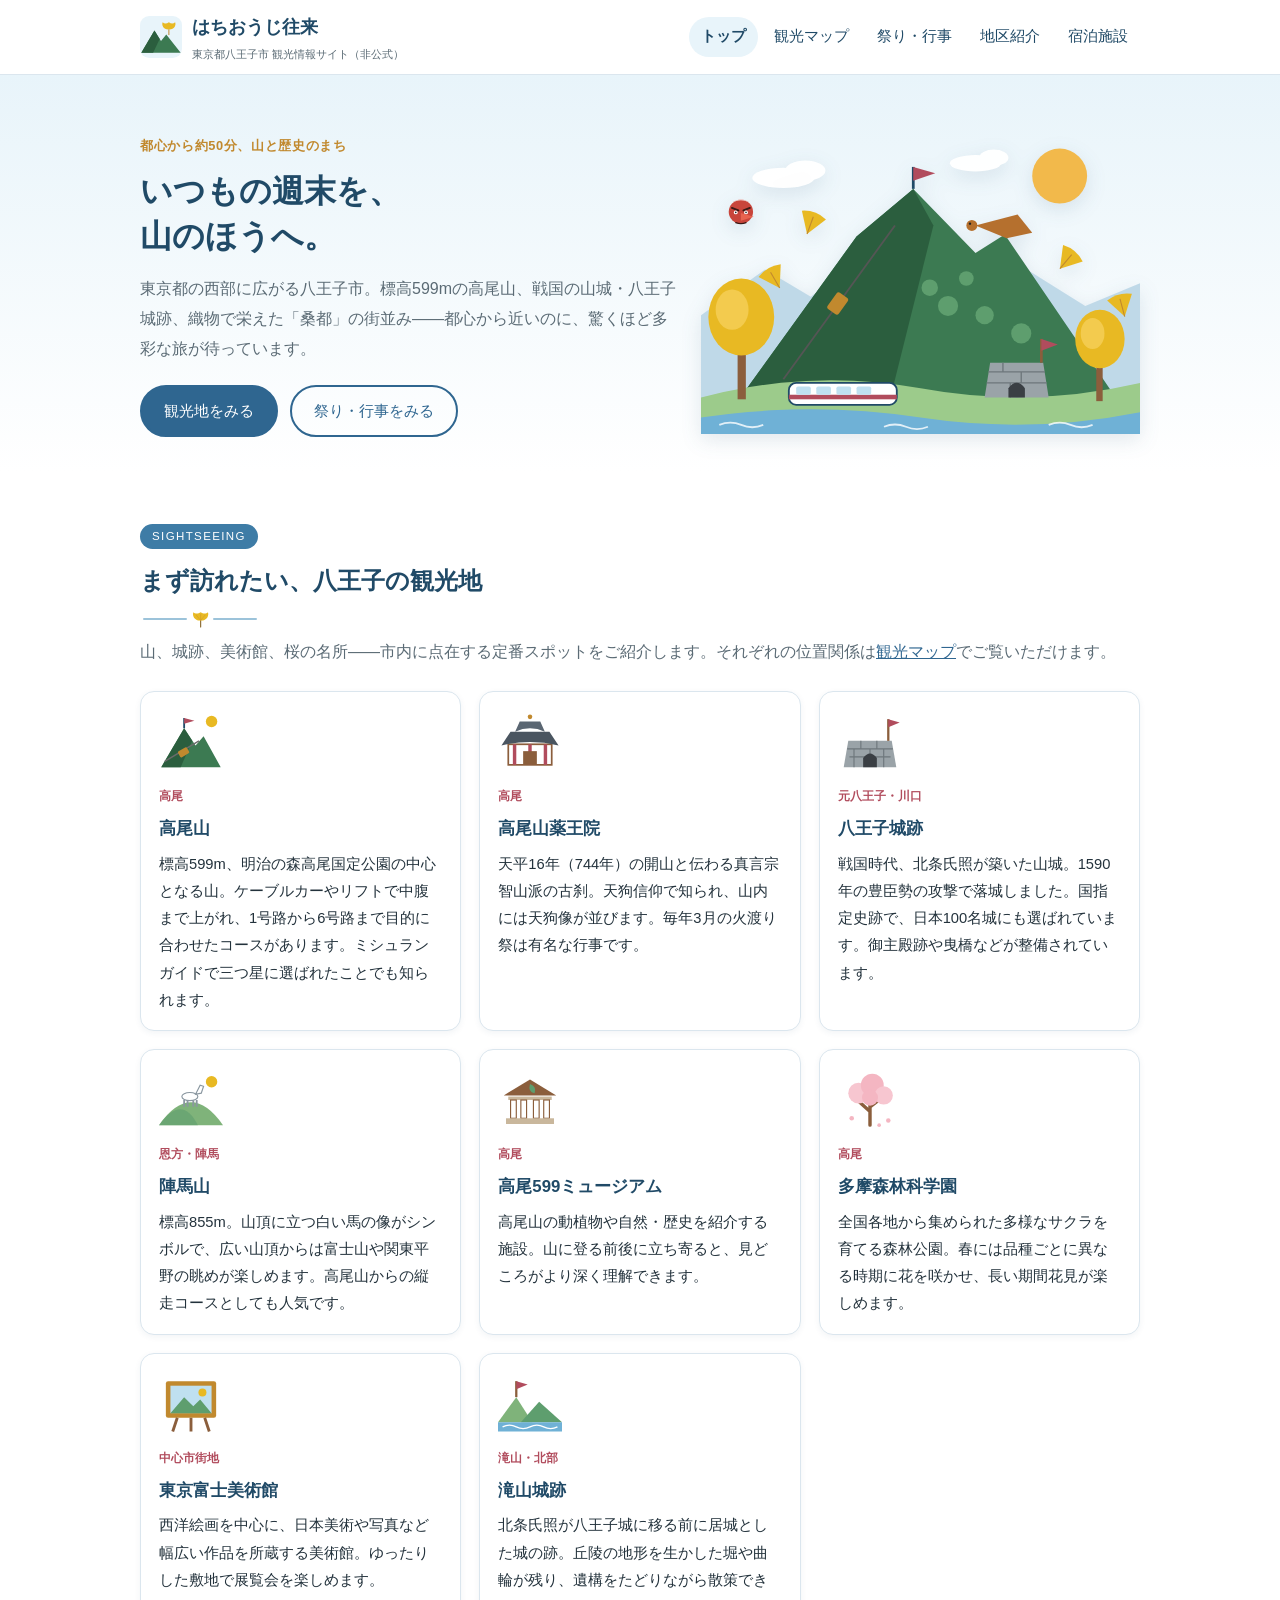
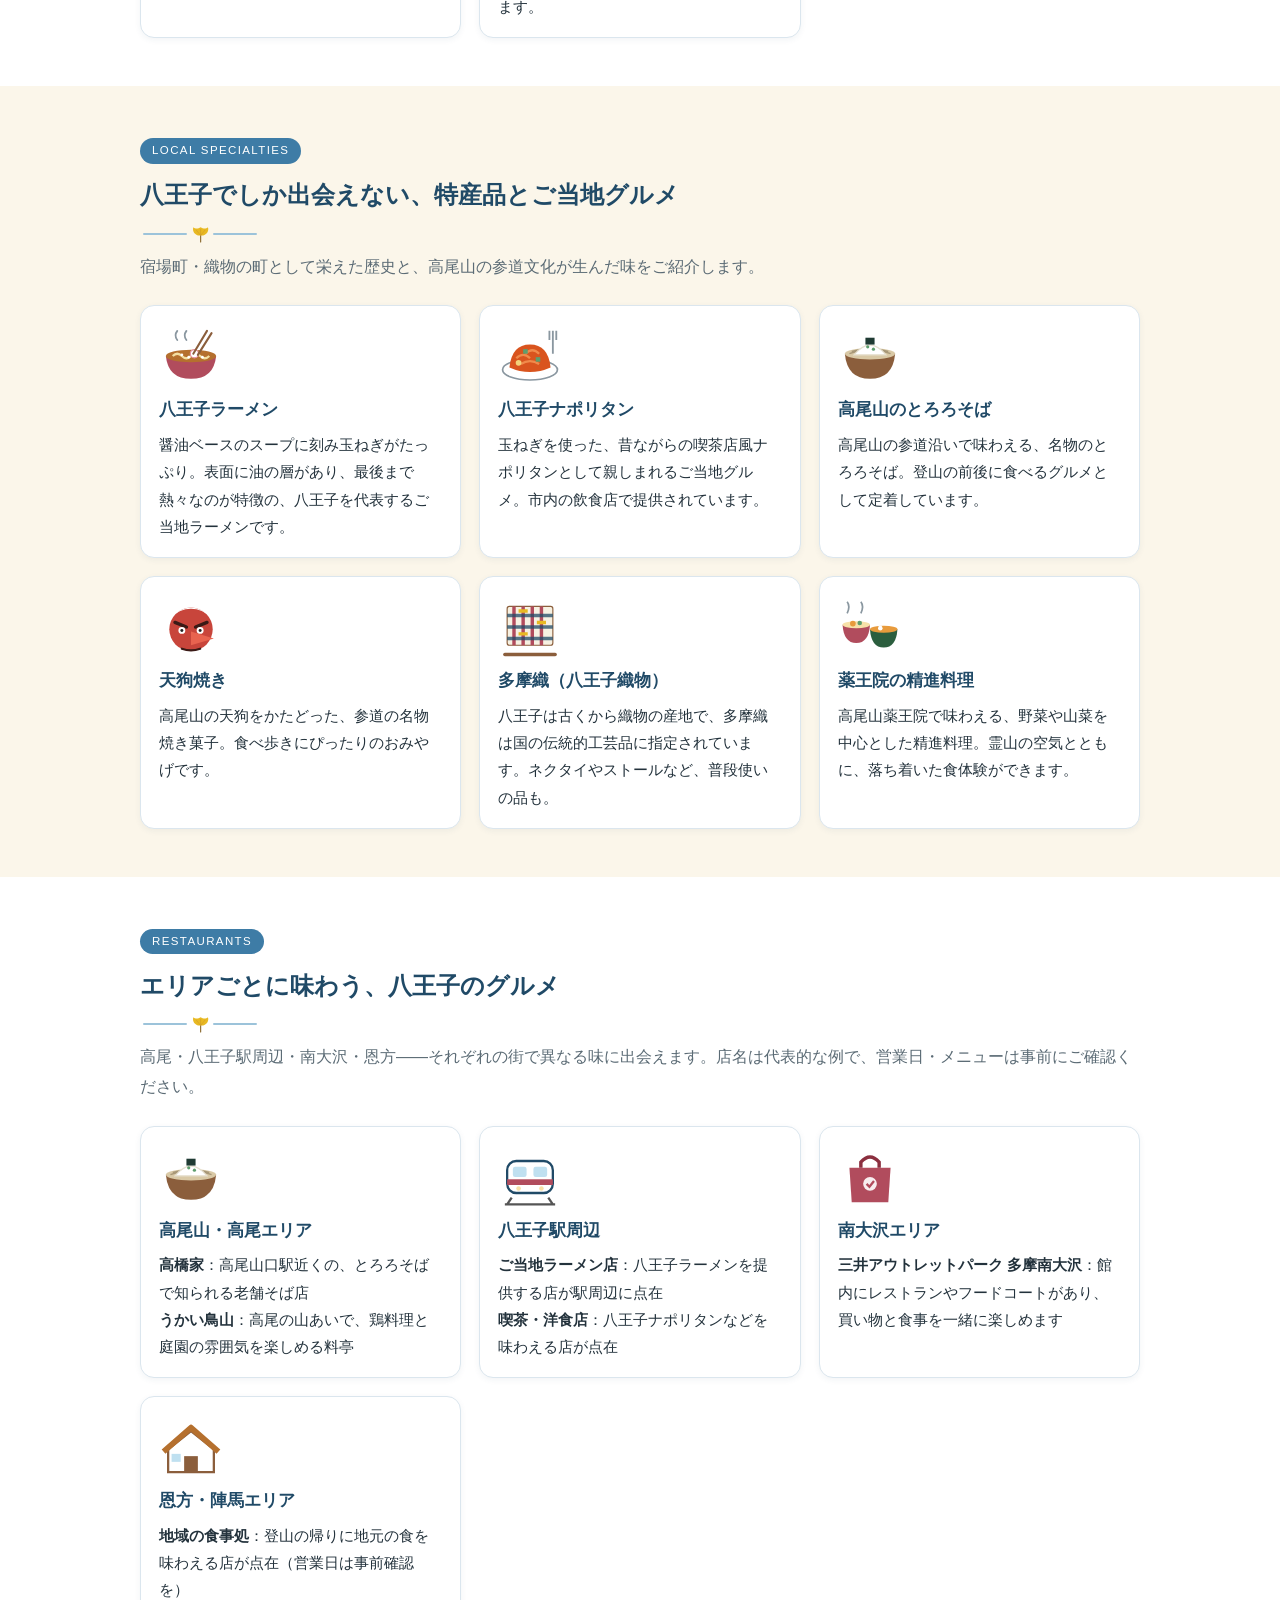
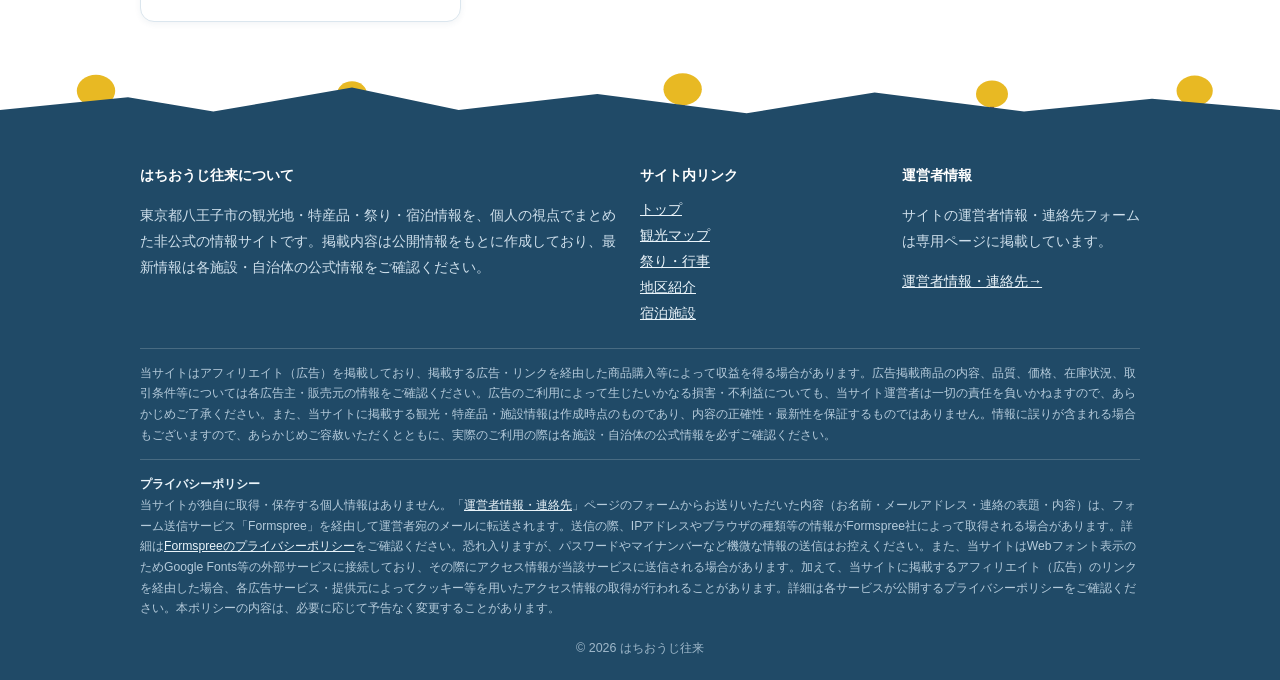
==== commit d4756bd8: "Add files via upload" ====
--- a/index.html
+++ b/index.html
@@ -119,19 +119,11 @@
 </div>
 </div>
 <!-- ふるさと納税広告枠：観光地セクション -->
-<div class="furusato-block" id="furusato-kanko">
+<div class="furusato-block" id="furusato-kanko" hidden>
 <span class="furusato-label">ふるさと納税で応援する（八王子市の返礼品）</span>
 <div class="furusato-grid">
-<div class="furusato-slot" data-slot="furusato-1"><span class="slot-title">返礼品広告 1</span>
-<!-- ▼ furusato-1：ふるさと納税（八王子市）のアフィリエイトコードを貼り付け -->
-<div class="slot-placeholder">広告枠（furusato-1）</div>
-<!-- ▲ furusato-1 ここまで -->
-</div>
-<div class="furusato-slot" data-slot="furusato-2"><span class="slot-title">返礼品広告 2</span>
-<!-- ▼ furusato-2：ふるさと納税（八王子市）のアフィリエイトコードを貼り付け -->
-<div class="slot-placeholder">広告枠（furusato-2）</div>
-<!-- ▲ furusato-2 ここまで -->
-</div>
+<div class="furusato-slot" data-ad-slot="furusato1" hidden><span class="ad-label">広告</span><div class="ad-body"></div></div>
+<div class="furusato-slot" data-ad-slot="furusato2" hidden><span class="ad-label">広告</span><div class="ad-body"></div></div>
 </div>
 </div>
 </div>
@@ -179,14 +171,10 @@
 </div>
 </div>
 <!-- ふるさと納税広告枠：特産品セクション -->
-<div class="furusato-block" id="furusato-tokusan">
+<div class="furusato-block" id="furusato-tokusan" hidden>
 <span class="furusato-label">ふるさと納税で取り寄せる（八王子市の特産品）</span>
 <div class="furusato-grid">
-<div class="furusato-slot" data-slot="furusato-3"><span class="slot-title">返礼品広告 3</span>
-<!-- ▼ furusato-3：ふるさと納税（八王子市）のアフィリエイトコードを貼り付け -->
-<div class="slot-placeholder">広告枠（furusato-3）</div>
-<!-- ▲ furusato-3 ここまで -->
-</div>
+<div class="furusato-slot" data-ad-slot="furusato3" hidden><span class="ad-label">広告</span><div class="ad-body"></div></div>
 </div>
 </div>
 </div>
@@ -228,19 +216,16 @@
 </div>
 </section>
 
-<section class="section alt-lavender">
+<section class="section alt-lavender" hidden>
 <div class="wrap">
 <div class="section-head">
 <span class="tag">PR</span>
 <h2>広告</h2>
 </div>
 <div class="ad-row">
-<div class="ad-slot" data-slot="ad-index-1">
+<div class="ad-slot" data-ad-slot="ad1" hidden>
 <span class="ad-label">広告</span>
-<span class="ad-note">広告 1</span>
-<!-- ▼ ad-index-1：アフィリエイトのリンクコードをここに貼り付け（a タグには rel="nofollow sponsored noopener" target="_blank" を付ける） -->
-<div class="slot-placeholder">広告枠（ad-index-1）</div>
-<!-- ▲ ad-index-1 ここまで -->
+<div class="ad-body"></div>
 </div>
 </div>
 </div>
@@ -290,5 +275,6 @@
 if (el) { el.textContent = '\u00A9 ' + yearText + ' はちおうじ往来'; }
 })();
 </script>
+<script src="ads.js" defer></script>
 </body>
 </html>
--- a/style.css
+++ b/style.css
@@ -105,3 +105,19 @@
  .event-table tbody th{text-align:left;white-space:normal;display:flex;align-items:center;gap:8px}
  .event-table tbody th br{display:none}
 }
+/* ---- マップのリンク ---- */
+html{scroll-padding-top:90px}
+.map-svg .pin{cursor:pointer}
+.map-svg .pin circle{transition:r .15s}
+.map-svg .pin:hover circle,.map-svg .pin:focus circle{r:16;fill:#8B2F3F}
+.spot-list li:target{border-color:var(--rose);box-shadow:0 0 0 3px rgba(177,76,93,.25);background:#fff8f9}
+.gmap-link{display:inline-block;margin-top:6px;font-size:.85rem;font-weight:700;background:var(--ice);padding:3px 12px;border-radius:999px;text-decoration:none}
+.gmap-link:hover{background:var(--sky);color:#fff}
+.back-link{font-size:.78rem;margin-left:10px;color:var(--muted)}
+
+/* ---- 広告表示（ads.js 用） ---- */
+[hidden]{display:none !important}
+.ad-body{text-align:center}
+.ad-body img{max-width:100%;height:auto}
+.ad-slot[data-rendered],.furusato-slot[data-rendered]{border-style:solid}
+.furusato-slot .ad-label{margin-bottom:6px}
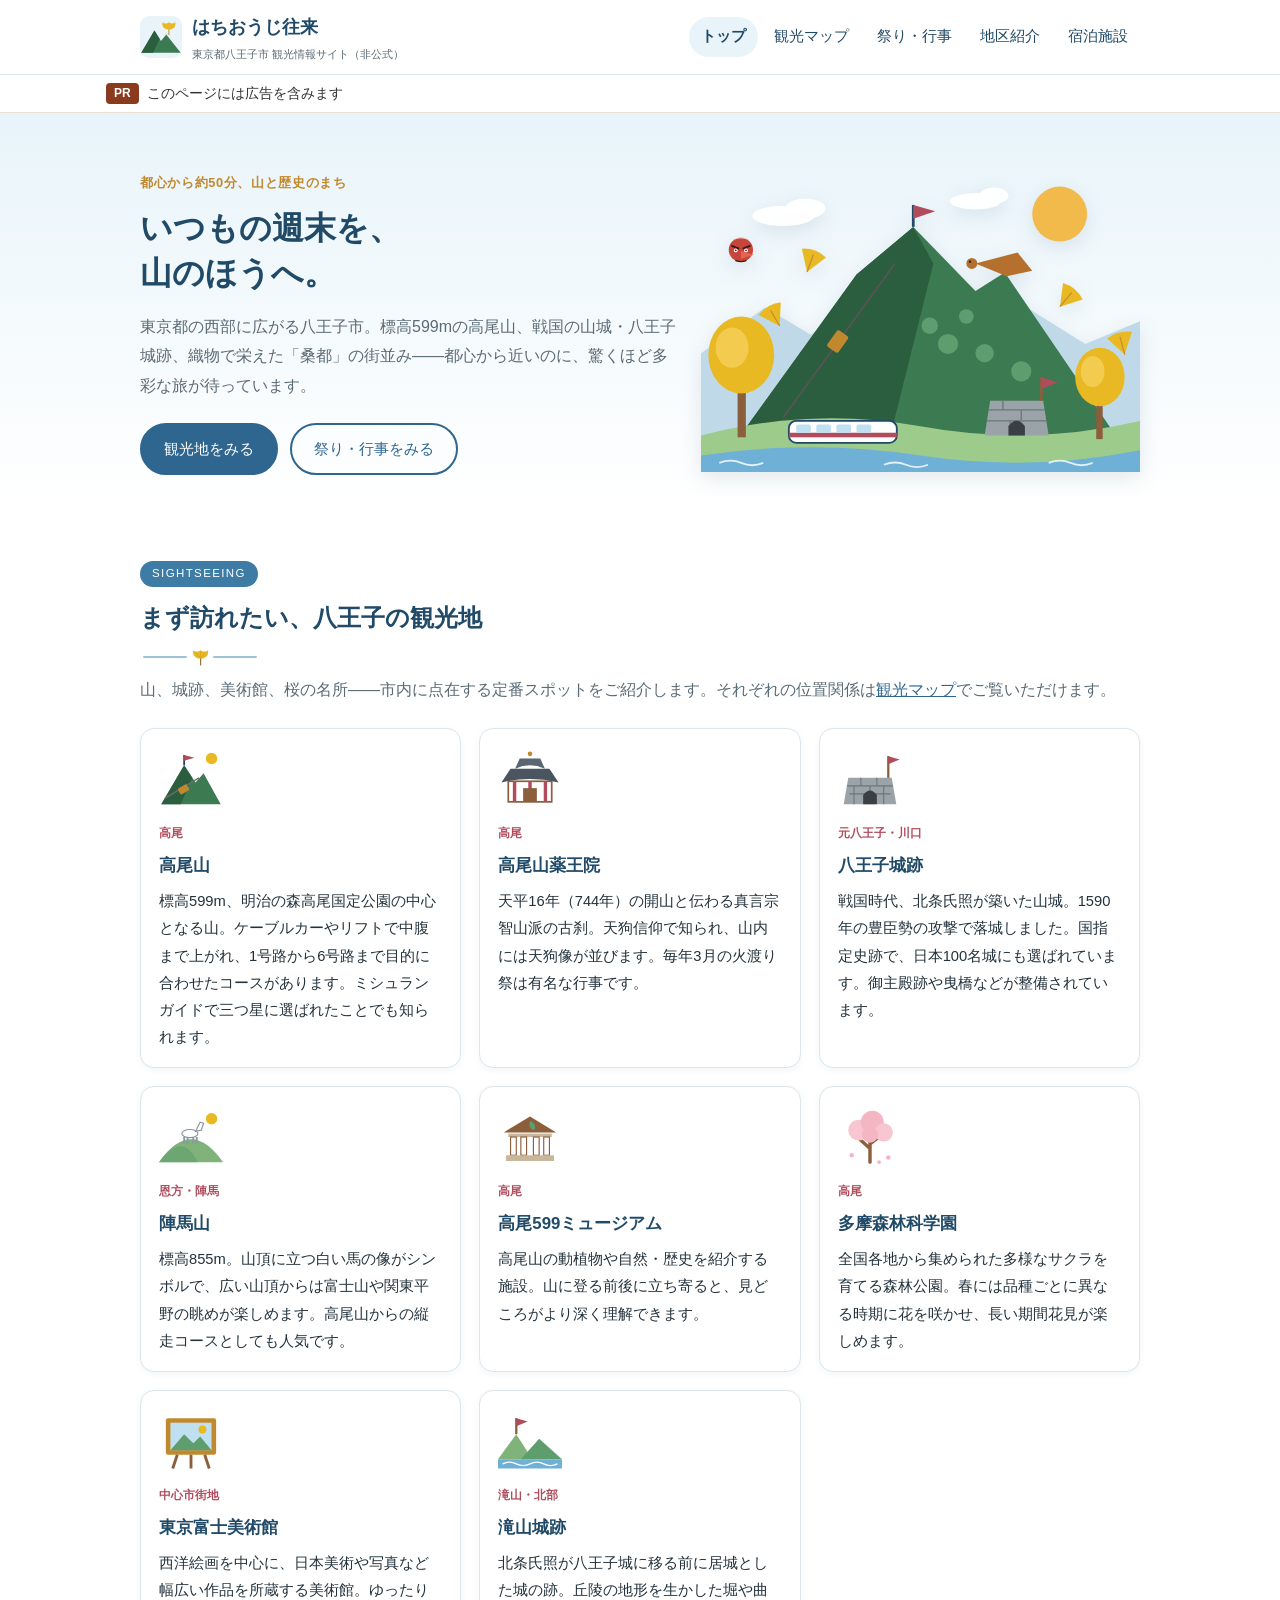
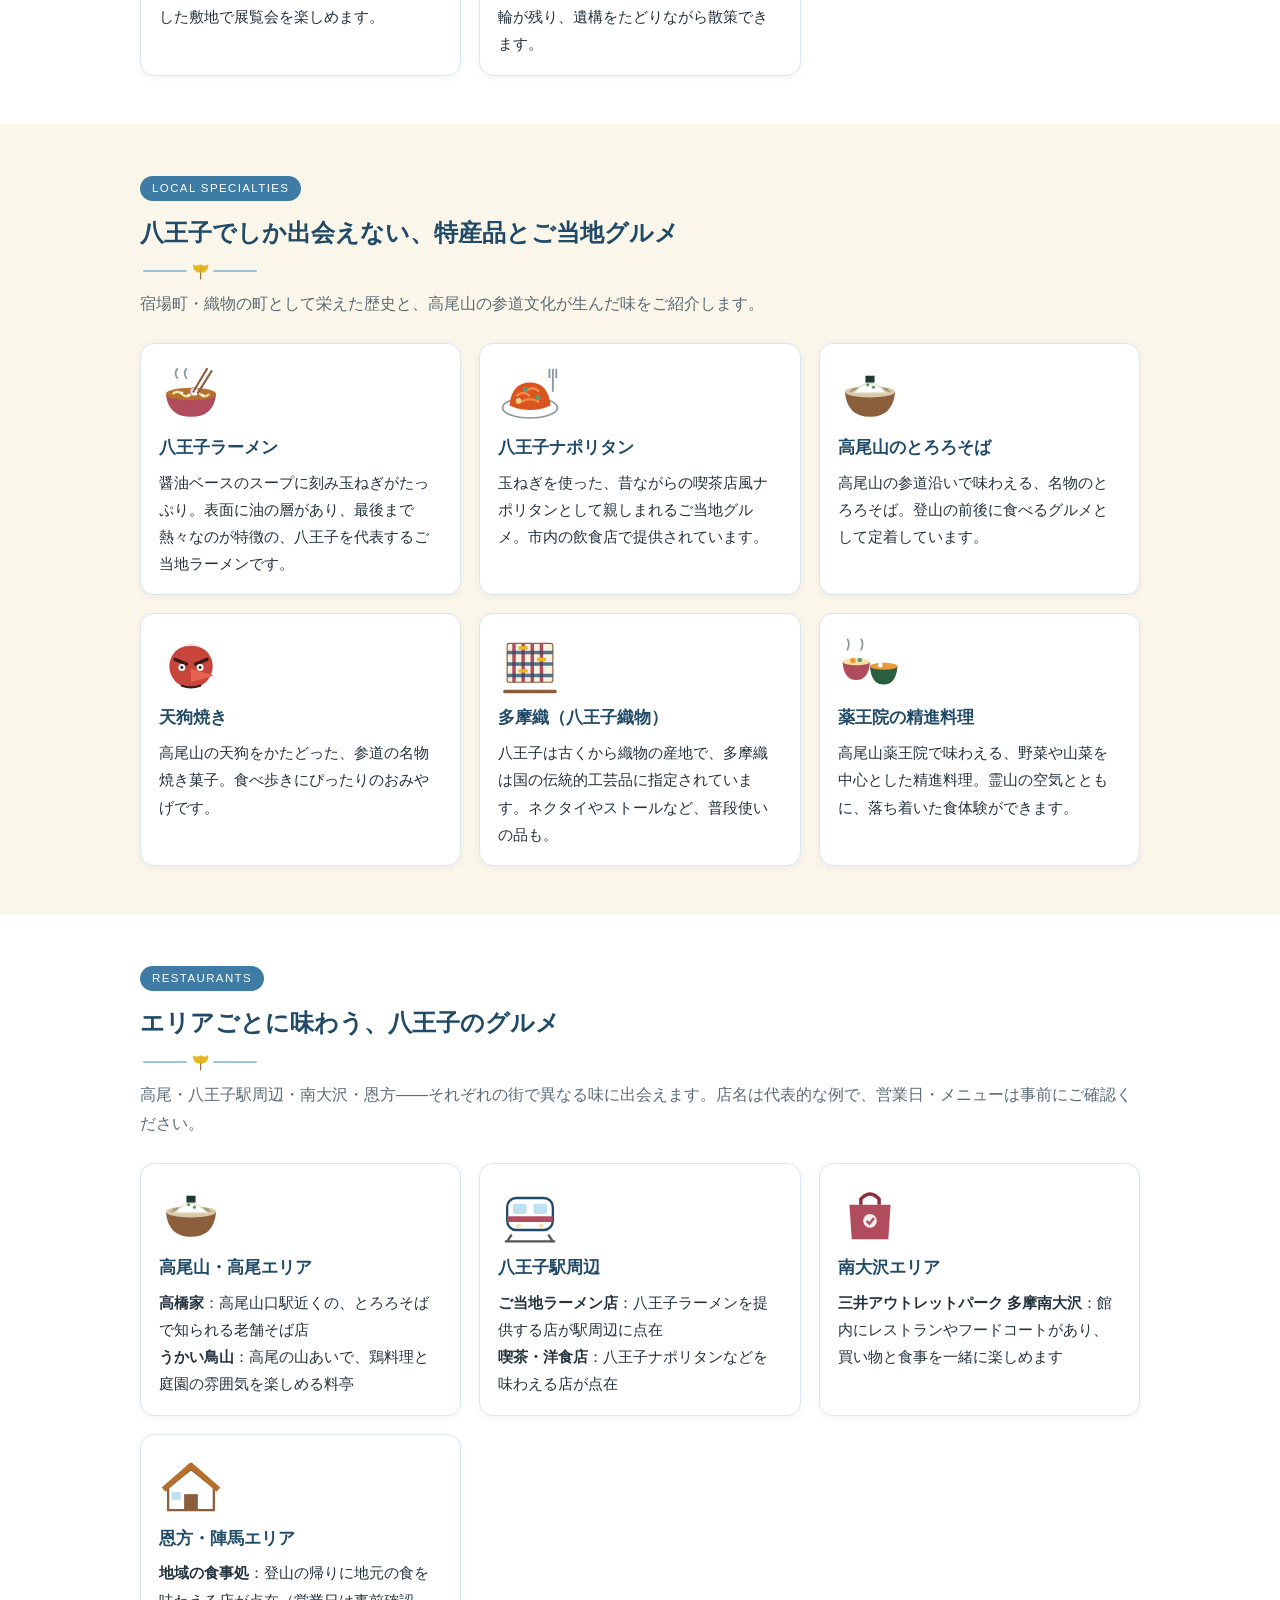
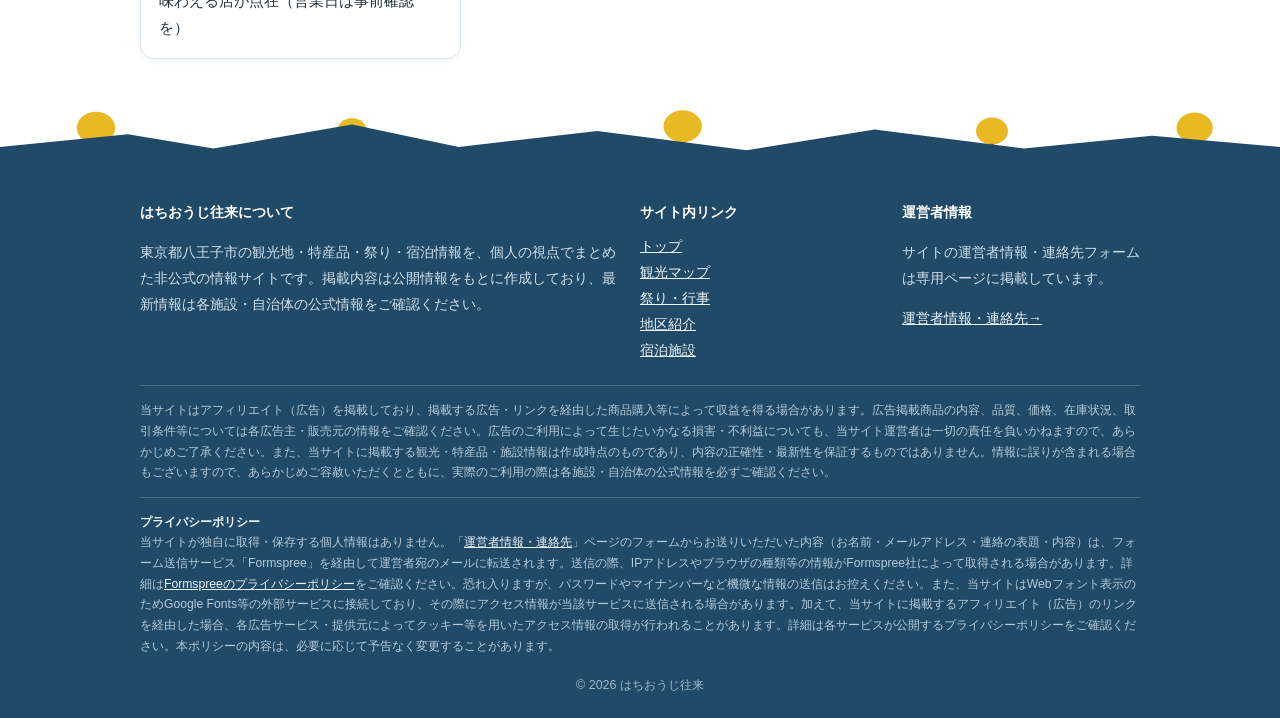
==== commit 88a8708b: "Add files via upload" ====
--- a/index.html
+++ b/index.html
@@ -22,6 +22,9 @@
 </nav>
 </div>
 </header>
+<!-- PR表記（ステマ規制・楽天アフィリエイトの規約対応） -->
+<div class="pr-top" role="note" style="background:#fff;border-bottom:1px solid #e6dfd2;"><p style="max-width:1100px;margin:0 auto;padding:7px 16px;text-align:left;font-size:14px;line-height:1.6;color:#333;font-weight:500;"><b style="display:inline-block;background:#8a3a1d;color:#fff;border-radius:4px;padding:0 8px;margin-right:8px;font-size:12px;line-height:1.7;vertical-align:1px;">PR</b>このページには広告を含みます</p></div>
+
 <section class="hero">
 <div class="wrap">
 <div class="hero-copy">
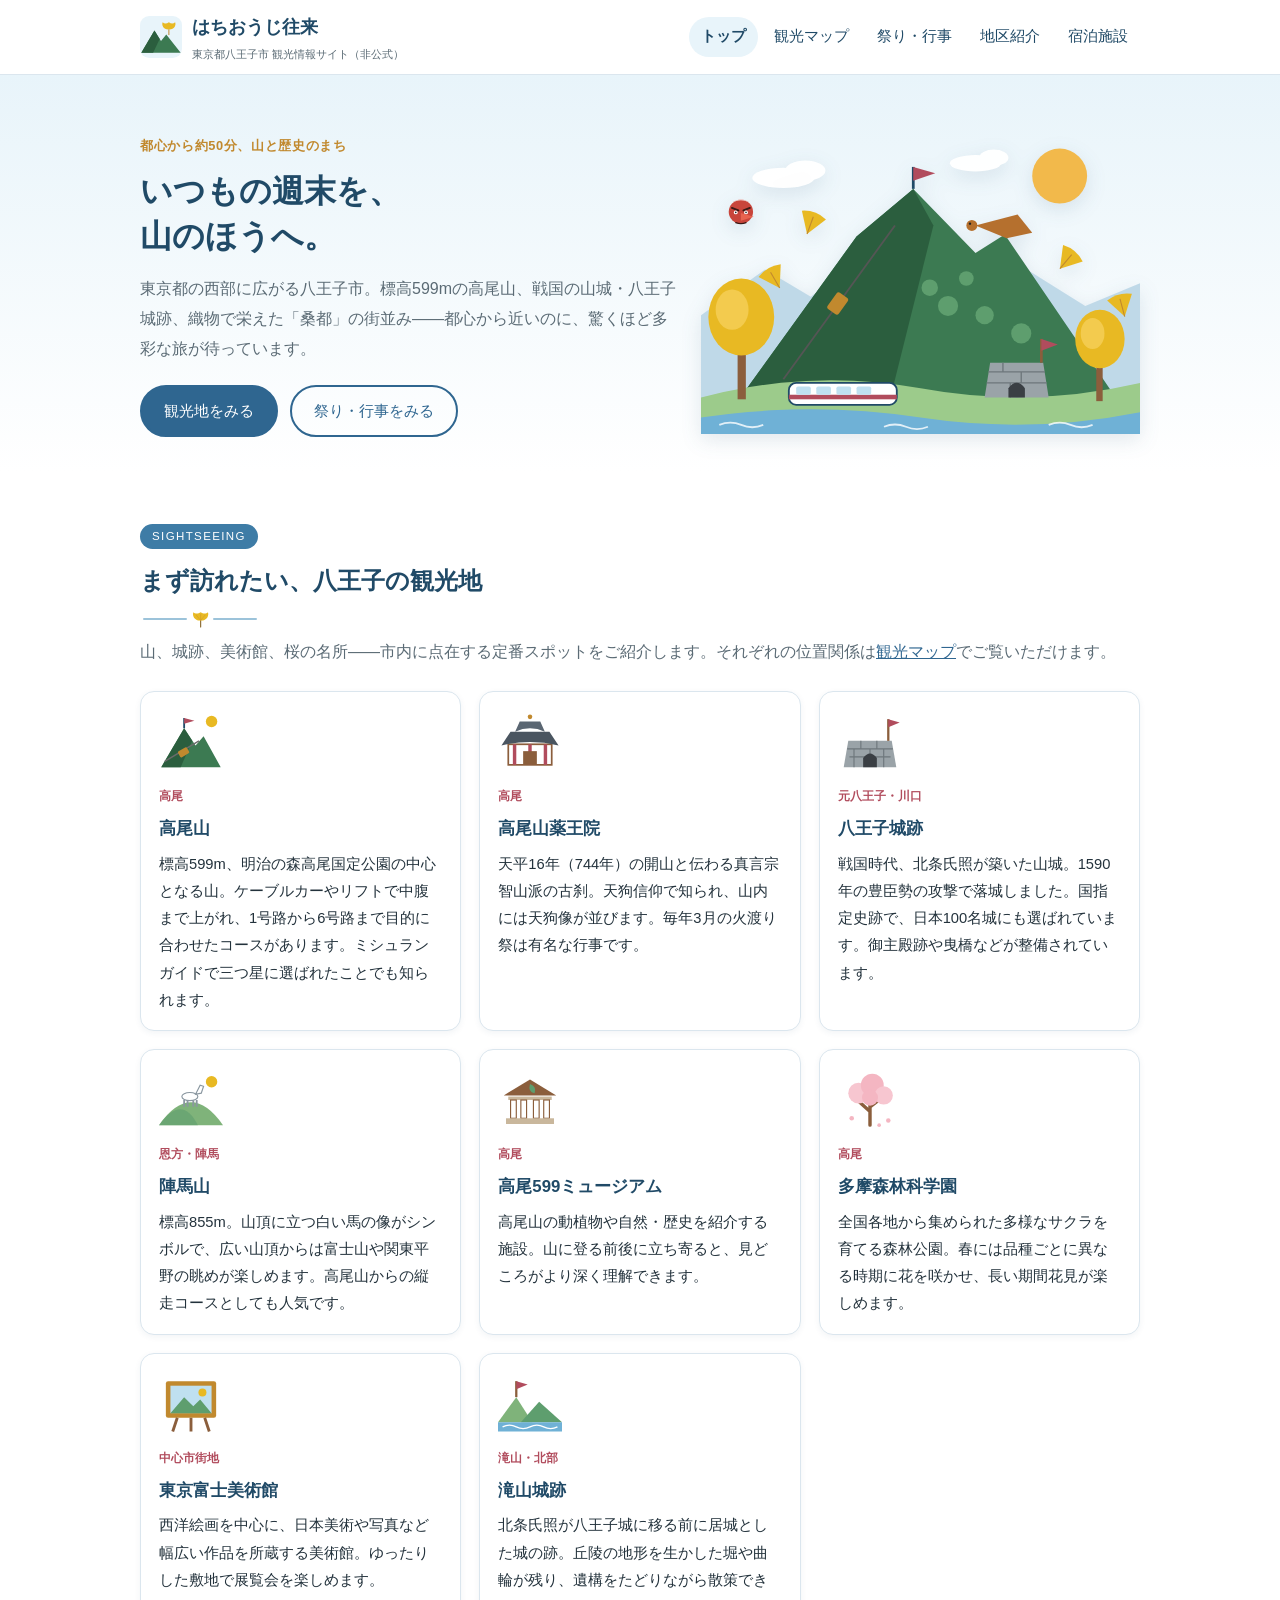
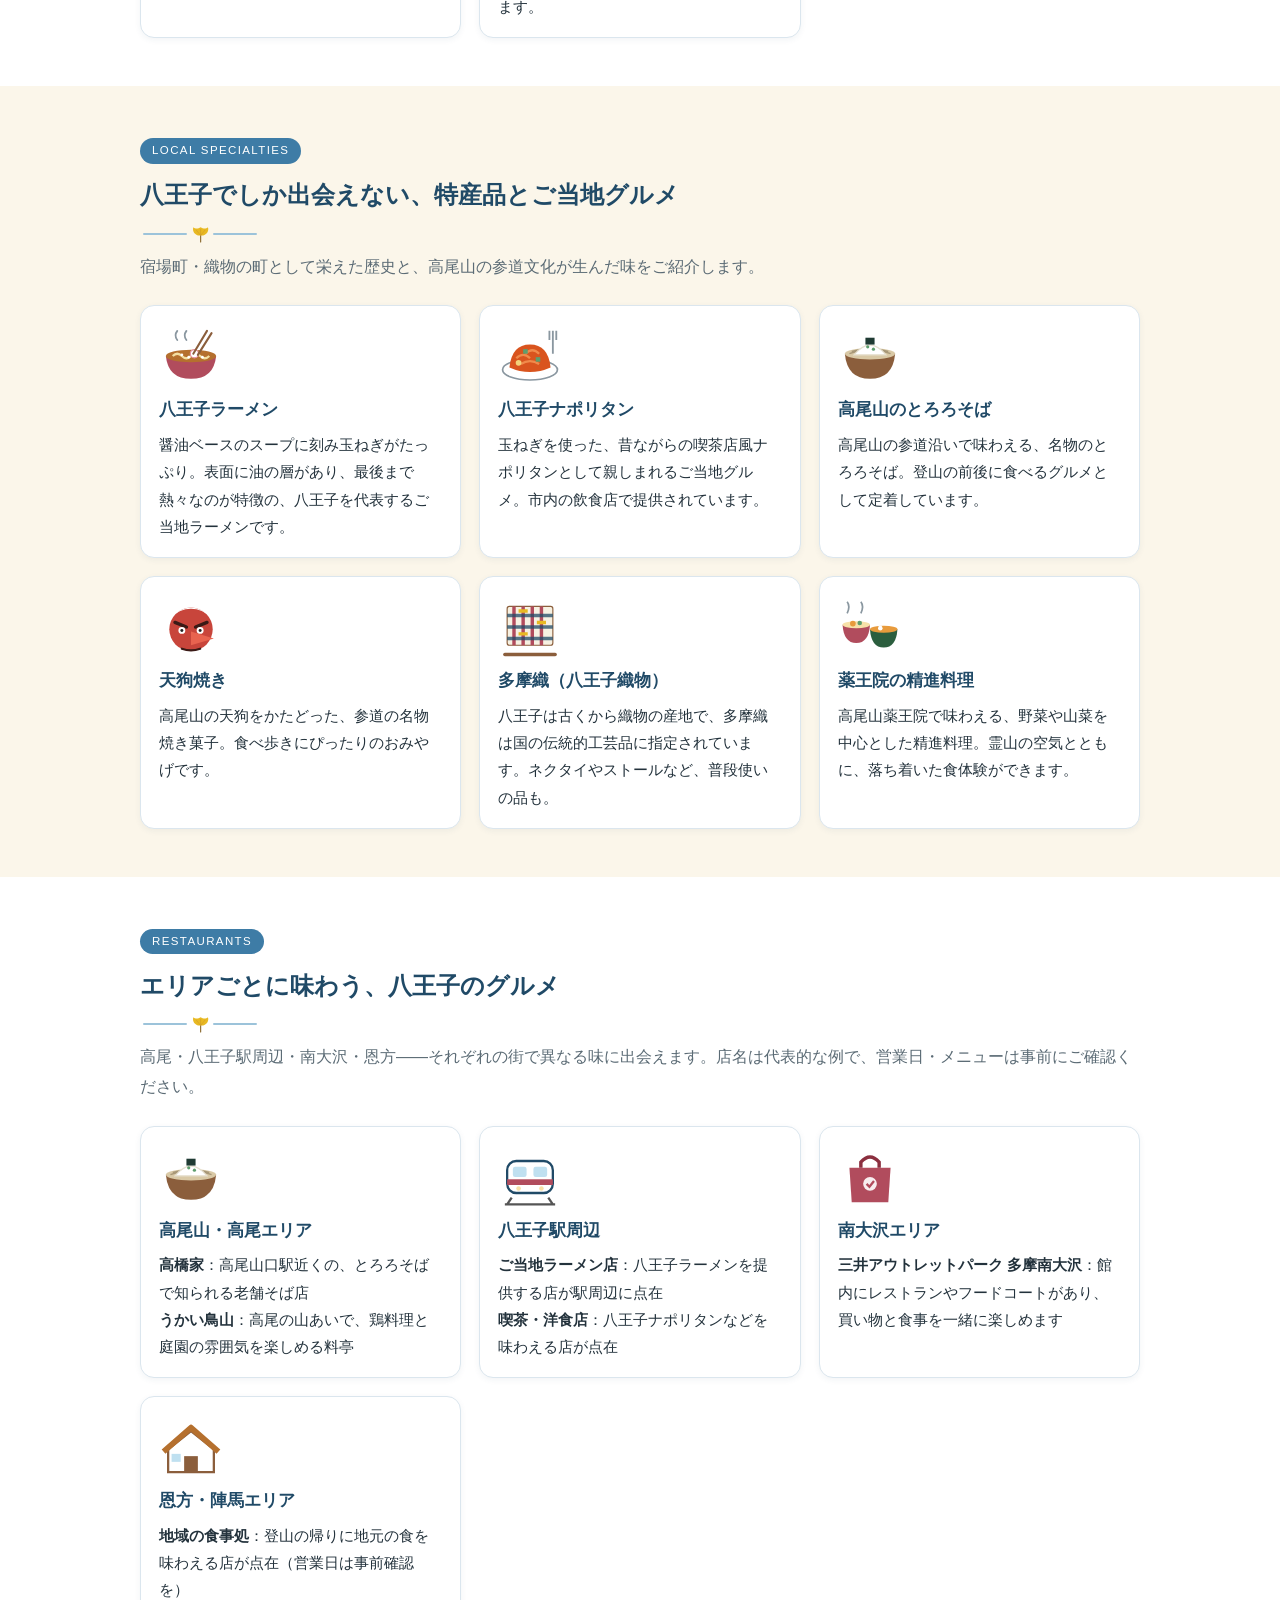
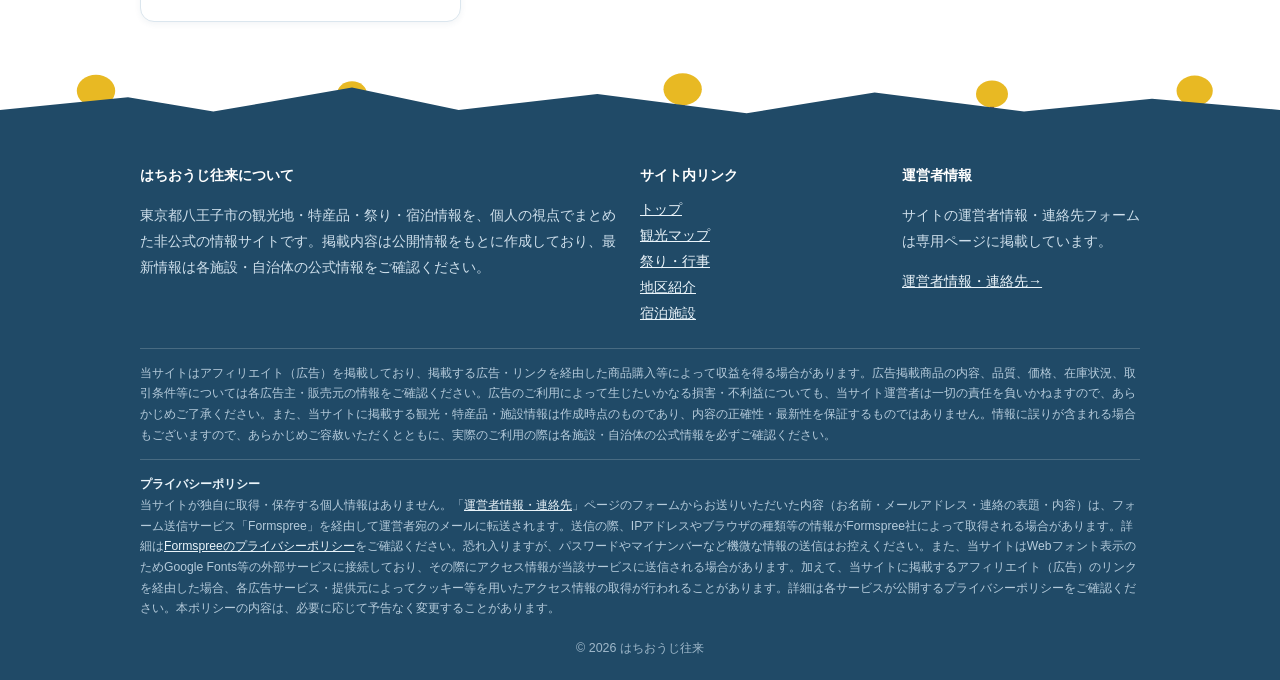
==== commit c73e8a8f: "Add files via upload" ====
--- a/index.html
+++ b/index.html
@@ -22,8 +22,9 @@
 </nav>
 </div>
 </header>
-<!-- PR表記（ステマ規制・楽天アフィリエイトの規約対応） -->
-<div class="pr-top" role="note" style="background:#fff;border-bottom:1px solid #e6dfd2;"><p style="max-width:1100px;margin:0 auto;padding:7px 16px;text-align:left;font-size:14px;line-height:1.6;color:#333;font-weight:500;"><b style="display:inline-block;background:#8a3a1d;color:#fff;border-radius:4px;padding:0 8px;margin-right:8px;font-size:12px;line-height:1.7;vertical-align:1px;">PR</b>このページには広告を含みます</p></div>
+<!-- PR表記（ステマ規制・楽天アフィリエイトの規約対応）：広告が実際に表示されたときだけ出ます -->
+<div class="pr-top" id="pr-top" role="note" hidden style="background:#fff;border-bottom:1px solid #e6dfd2;"><p style="max-width:1100px;margin:0 auto;padding:7px 16px;text-align:left;font-size:14px;line-height:1.6;color:#333;font-weight:500;"><b style="display:inline-block;background:#8a3a1d;color:#fff;border-radius:4px;padding:0 8px;margin-right:8px;font-size:12px;line-height:1.7;vertical-align:1px;">PR</b>このページには広告を含みます</p></div>
+<script>(function(){var n=document.getElementById("pr-top");if(!n)return;function on(e){if(e.classList.contains("is-empty")||!e.getClientRects().length)return false;var c=getComputedStyle(e);if(c.display==="none"||c.visibility==="hidden")return false;return !!e.querySelector("a[href],iframe,img")}function chk(){var s=document.querySelectorAll("[data-ad-slot],.ad-frame");for(var i=0;i<s.length;i++){if(on(s[i])){n.hidden=false;if(mo)mo.disconnect();return}}}var mo=window.MutationObserver?new MutationObserver(function(){clearTimeout(t);t=setTimeout(chk,100)}):null,t;document.addEventListener("DOMContentLoaded",function(){chk();if(mo)mo.observe(document.body,{subtree:true,childList:true,attributes:true,attributeFilter:["hidden","class","style"]})});window.addEventListener("load",chk)})();</script>
 
 <section class="hero">
 <div class="wrap">
